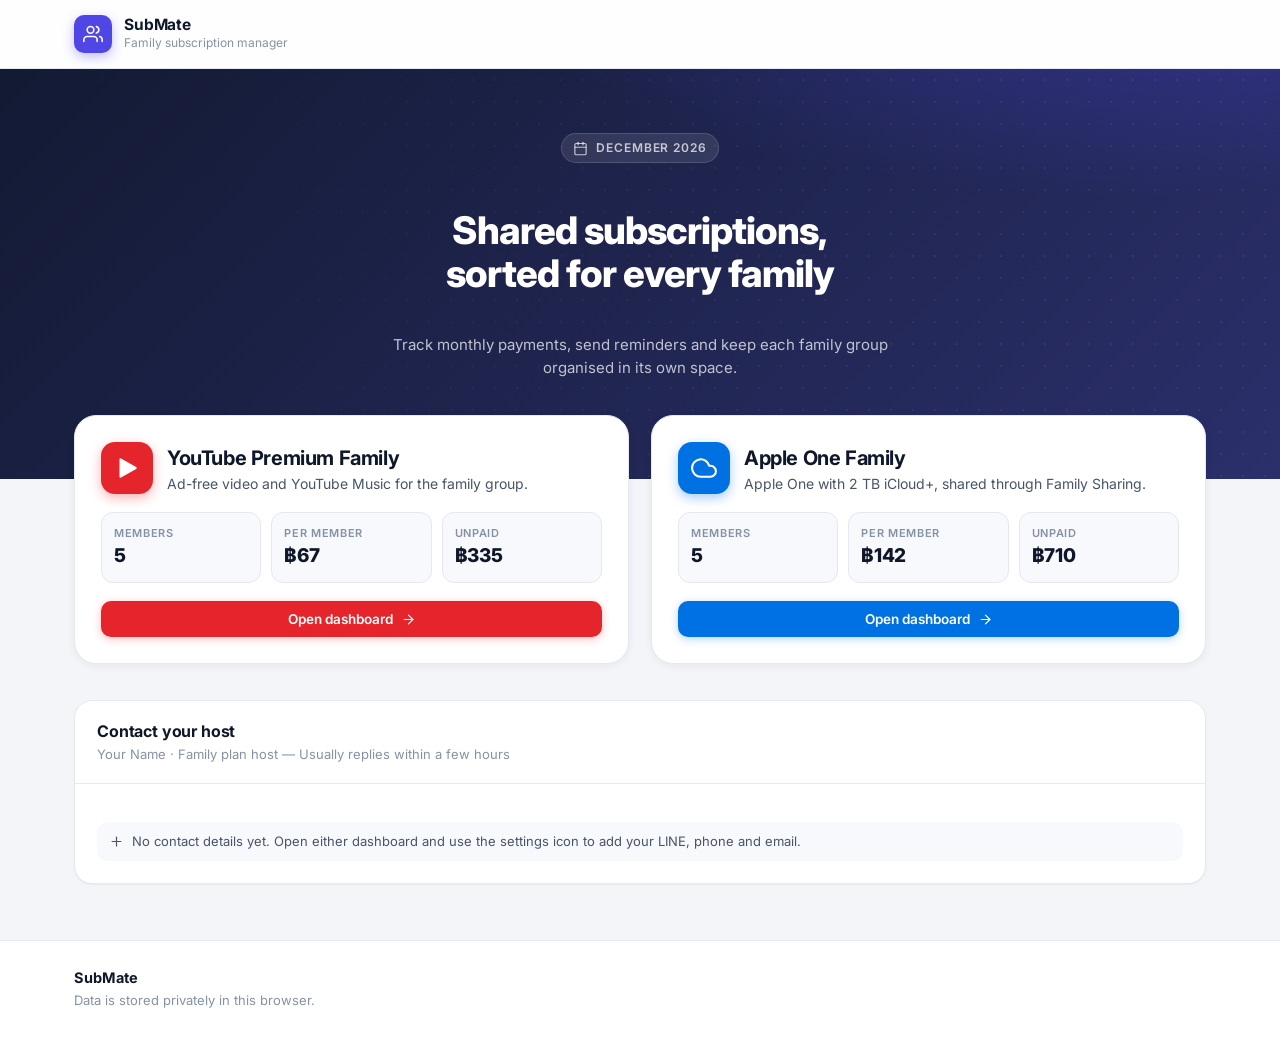
==== index.html @ 01348d79 "Initial commit for SubMate" ====
<!DOCTYPE html>
<html lang="en" data-theme="hub">
<head>
  <meta charset="UTF-8">
  <meta name="viewport" content="width=device-width, initial-scale=1.0">
  <title>SubMate — Family Subscription Manager</title>
  <meta name="description" content="Manage shared YouTube Premium and Apple One family subscriptions: track payments, send reminders, and contact your host.">
  <link rel="preconnect" href="https://fonts.googleapis.com">
  <link rel="preconnect" href="https://fonts.gstatic.com" crossorigin>
  <link href="https://fonts.googleapis.com/css2?family=Inter:wght@400;500;600;700;800&family=Noto+Sans+Thai:wght@400;500;600;700&display=swap" rel="stylesheet">
  <link rel="stylesheet" href="shared/app.css">
</head>
<body>
  <div id="app"></div>
  <noscript>This app needs JavaScript to run.</noscript>
  <script src="shared/core.js"></script>
  <script src="shared/hub.js"></script>
</body>
</html>
---- shared/app.css ----
/* ==========================================================================
   SubMate — Shared Design System
   Clean, light, professional. Brand accent is set per site via [data-theme].
   ========================================================================== */

:root {
  --font: 'Inter', 'Noto Sans Thai', -apple-system, BlinkMacSystemFont, 'Segoe UI', sans-serif;

  --bg: #f4f5f9;
  --surface: #ffffff;
  --surface-2: #f8f9fc;
  --border: #e5e8f0;
  --border-strong: #d3d8e4;
  --text: #0f172a;
  --text-2: #475569;
  --muted: #8592a6;

  --accent: #4f46e5;
  --accent-dark: #3730a3;
  --accent-soft: #eef0ff;
  --hero-from: #131a33;
  --hero-to: #2b2f6b;

  --green: #12a150;
  --green-soft: #e6f6ed;
  --amber: #b7791f;
  --amber-soft: #fdf3dc;
  --red: #d92d3a;
  --red-soft: #fdecee;

  --r-sm: 8px;
  --r-md: 12px;
  --r-lg: 18px;
  --r-pill: 999px;

  --shadow-xs: 0 1px 2px rgba(15, 23, 42, .05);
  --shadow-sm: 0 2px 8px rgba(15, 23, 42, .06);
  --shadow-md: 0 8px 28px rgba(15, 23, 42, .10);
  --shadow-lg: 0 24px 60px rgba(15, 23, 42, .22);
  --ease: cubic-bezier(.2, .8, .2, 1);
}

[data-theme="youtube"] {
  --accent: #e5242b;
  --accent-dark: #b3141b;
  --accent-soft: #fdecec;
  --hero-from: #16090b;
  --hero-to: #6a1119;
}

[data-theme="apple"] {
  --accent: #0071e3;
  --accent-dark: #0058b0;
  --accent-soft: #e8f2fd;
  --hero-from: #0f1115;
  --hero-to: #3b4150;
}

*, *::before, *::after { box-sizing: border-box; margin: 0; padding: 0; }
html { scroll-behavior: smooth; }

body {
  font-family: var(--font);
  background: var(--bg);
  color: var(--text);
  line-height: 1.5;
  font-size: 15px;
  -webkit-font-smoothing: antialiased;
  min-height: 100vh;
  display: flex;
  flex-direction: column;
}

#app { flex: 1; display: flex; flex-direction: column; }
button { font-family: inherit; cursor: pointer; border: 0; background: none; color: inherit; }
a { color: inherit; text-decoration: none; }
:focus-visible { outline: 2px solid var(--accent); outline-offset: 2px; border-radius: 6px; }

.ic { width: 18px; height: 18px; flex: none; }
.ic.sm { width: 15px; height: 15px; }
.ic.lg { width: 22px; height: 22px; }

.container { width: 100%; max-width: 1180px; margin: 0 auto; padding: 0 24px; }

/* ---------- Top bar ---------- */
.topbar {
  position: sticky; top: 0; z-index: 50;
  background: rgba(255, 255, 255, .86);
  backdrop-filter: saturate(160%) blur(14px);
  -webkit-backdrop-filter: saturate(160%) blur(14px);
  border-bottom: 1px solid var(--border);
}
.topbar-inner {
  display: flex; align-items: center; gap: 16px;
  height: 68px;
}
.brand { display: flex; align-items: center; gap: 12px; min-width: 0; }
.brand-logo {
  width: 38px; height: 38px; border-radius: 10px; flex: none;
  display: grid; place-items: center; color: #fff;
  background: var(--accent);
  box-shadow: 0 4px 12px color-mix(in srgb, var(--accent) 35%, transparent);
}
.brand-logo svg { width: 20px; height: 20px; }
.brand-name { font-weight: 700; font-size: 15.5px; letter-spacing: -.01em; line-height: 1.2; white-space: nowrap; }
.brand-sub { font-size: 12px; color: var(--muted); white-space: nowrap; }

.topbar-spacer { flex: 1; }
.topbar-actions { display: flex; align-items: center; gap: 8px; }

.site-switch {
  display: inline-flex; align-items: center; gap: 6px;
  padding: 7px 12px; border-radius: var(--r-pill);
  font-size: 13px; font-weight: 600; color: var(--text-2);
  border: 1px solid var(--border); background: var(--surface);
  transition: all .15s var(--ease);
}
.site-switch:hover { border-color: var(--border-strong); color: var(--text); box-shadow: var(--shadow-xs); }

/* ---------- Buttons ---------- */
.btn {
  display: inline-flex; align-items: center; justify-content: center; gap: 8px;
  padding: 9px 16px; border-radius: 10px;
  font-size: 13.5px; font-weight: 600; line-height: 1.2;
  border: 1px solid transparent; white-space: nowrap;
  transition: transform .15s var(--ease), box-shadow .15s var(--ease), background .15s, border-color .15s, color .15s;
}
.btn:active { transform: translateY(1px); }
.btn-primary { background: var(--accent); color: #fff; box-shadow: 0 2px 8px color-mix(in srgb, var(--accent) 30%, transparent); }
.btn-primary:hover { background: var(--accent-dark); box-shadow: 0 6px 16px color-mix(in srgb, var(--accent) 35%, transparent); }
.btn-secondary { background: var(--surface); border-color: var(--border-strong); color: var(--text); }
.btn-secondary:hover { background: var(--surface-2); border-color: #bcc4d4; }
.btn-ghost { color: var(--text-2); }
.btn-ghost:hover { background: rgba(15, 23, 42, .05); color: var(--text); }
.btn-soft { background: var(--accent-soft); color: var(--accent-dark); }
.btn-soft:hover { background: color-mix(in srgb, var(--accent) 18%, white); }
.btn-success { background: var(--green); color: #fff; }
.btn-success:hover { background: #0e8a43; }
.btn-danger { background: var(--red-soft); color: var(--red); }
.btn-danger:hover { background: #fbd9dd; }
.btn-sm { padding: 7px 12px; font-size: 12.5px; border-radius: 9px; }
.btn-block { width: 100%; }
.btn[disabled] { opacity: .5; pointer-events: none; }

.icon-btn {
  width: 36px; height: 36px; border-radius: 10px;
  display: inline-grid; place-items: center; color: var(--text-2);
  transition: background .15s, color .15s;
}
.icon-btn:hover { background: rgba(15, 23, 42, .06); color: var(--text); }

/* ---------- Hero ---------- */
.hero {
  background:
    radial-gradient(900px 300px at 90% -20%, color-mix(in srgb, var(--accent) 35%, transparent), transparent 70%),
    linear-gradient(135deg, var(--hero-from), var(--hero-to));
  color: #fff;
  padding: 36px 0 84px;
  position: relative;
  overflow: hidden;
}
.hero::after {
  content: ''; position: absolute; inset: 0; pointer-events: none;
  background-image: radial-gradient(rgba(255, 255, 255, .06) 1px, transparent 1px);
  background-size: 22px 22px;
  mask-image: linear-gradient(90deg, transparent, #000 70%);
  -webkit-mask-image: linear-gradient(90deg, transparent, #000 70%);
}
.hero-inner { position: relative; z-index: 1; display: flex; align-items: center; justify-content: space-between; gap: 32px; flex-wrap: wrap; }
.hero-eyebrow {
  display: inline-flex; align-items: center; gap: 8px; font-size: 12px; font-weight: 600;
  letter-spacing: .08em; text-transform: uppercase; color: rgba(255, 255, 255, .72);
  padding: 5px 11px; border-radius: var(--r-pill); background: rgba(255, 255, 255, .1); border: 1px solid rgba(255, 255, 255, .14);
}
.hero h1 { font-size: clamp(26px, 4vw, 38px); font-weight: 800; letter-spacing: -.025em; line-height: 1.12; margin: 14px 0 8px; }
.hero p { color: rgba(255, 255, 255, .72); max-width: 520px; font-size: 15px; }
.hero-chips { display: flex; gap: 10px; flex-wrap: wrap; margin-top: 20px; }
.hero-chip {
  padding: 9px 14px; border-radius: 12px; background: rgba(255, 255, 255, .1);
  border: 1px solid rgba(255, 255, 255, .14); backdrop-filter: blur(6px);
}
.hero-chip .k { font-size: 11.5px; color: rgba(255, 255, 255, .65); text-transform: uppercase; letter-spacing: .06em; }
.hero-chip .v { font-size: 18px; font-weight: 700; letter-spacing: -.01em; }

.ring-wrap { position: relative; width: 148px; height: 148px; flex: none; }
.ring-wrap svg { width: 100%; height: 100%; transform: rotate(-90deg); }
.ring-bg { fill: none; stroke: rgba(255, 255, 255, .14); stroke-width: 9; }
.ring-fg { fill: none; stroke: #fff; stroke-width: 9; stroke-linecap: round; transition: stroke-dasharray .6s var(--ease); }
.ring-label { position: absolute; inset: 0; display: grid; place-content: center; text-align: center; }
.ring-label b { font-size: 30px; font-weight: 800; letter-spacing: -.03em; line-height: 1; }
.ring-label span { font-size: 11.5px; color: rgba(255, 255, 255, .7); margin-top: 4px; }

/* ---------- KPI ---------- */
.kpis {
  display: grid; grid-template-columns: repeat(4, 1fr); gap: 16px;
  margin-top: -52px; position: relative; z-index: 2;
}
.kpi {
  background: var(--surface); border: 1px solid var(--border); border-radius: var(--r-lg);
  padding: 18px 20px; box-shadow: var(--shadow-sm);
}
.kpi-top { display: flex; align-items: center; justify-content: space-between; margin-bottom: 10px; }
.kpi-label { font-size: 12.5px; font-weight: 600; color: var(--text-2); }
.kpi-ic { width: 32px; height: 32px; border-radius: 9px; display: grid; place-items: center; }
.kpi-ic.green { background: var(--green-soft); color: var(--green); }
.kpi-ic.amber { background: var(--amber-soft); color: var(--amber); }
.kpi-ic.accent { background: var(--accent-soft); color: var(--accent); }
.kpi-ic.slate { background: #eef1f6; color: #475569; }
.kpi-value { font-size: 26px; font-weight: 800; letter-spacing: -.03em; line-height: 1.1; }
.kpi-sub { font-size: 12.5px; color: var(--muted); margin-top: 6px; }

/* ---------- Tabs ---------- */
.tabs {
  display: flex; gap: 4px; margin: 28px 0 16px;
  border-bottom: 1px solid var(--border); overflow-x: auto;
}
.tab {
  display: inline-flex; align-items: center; gap: 8px;
  padding: 12px 16px; font-size: 14px; font-weight: 600; color: var(--muted);
  border-bottom: 2px solid transparent; margin-bottom: -1px; white-space: nowrap;
  transition: color .15s, border-color .15s;
}
.tab:hover { color: var(--text); }
.tab.active { color: var(--accent); border-color: var(--accent); }
.tab .count {
  font-size: 11.5px; padding: 1px 7px; border-radius: var(--r-pill);
  background: var(--accent-soft); color: var(--accent-dark); font-weight: 700;
}

/* ---------- Panels ---------- */
.panel {
  background: var(--surface); border: 1px solid var(--border);
  border-radius: var(--r-lg); box-shadow: var(--shadow-xs); overflow: hidden;
}
.panel.anim { animation: rise .25s var(--ease); }
@keyframes rise { from { opacity: 0; transform: translateY(6px); } to { opacity: 1; transform: none; } }

.panel-head {
  display: flex; align-items: center; justify-content: space-between; gap: 14px; flex-wrap: wrap;
  padding: 18px 22px; border-bottom: 1px solid var(--border);
}
.panel-title { font-size: 16px; font-weight: 700; letter-spacing: -.01em; }
.panel-desc { font-size: 13px; color: var(--muted); margin-top: 2px; }
.panel-body { padding: 22px; }

/* ---------- Month nav ---------- */
.month-nav {
  display: inline-flex; align-items: center; gap: 2px;
  border: 1px solid var(--border); border-radius: 10px; padding: 3px; background: var(--surface);
}
.month-label { min-width: 138px; text-align: center; font-weight: 700; font-size: 13.5px; padding: 0 6px; }
.month-nav .icon-btn { width: 30px; height: 30px; border-radius: 8px; }

/* ---------- Toolbar ---------- */
.toolbar {
  display: flex; align-items: center; justify-content: space-between; gap: 12px; flex-wrap: wrap;
  padding: 14px 22px; background: var(--surface-2); border-bottom: 1px solid var(--border);
}
.toolbar-left, .toolbar-right { display: flex; align-items: center; gap: 10px; flex-wrap: wrap; }

.search {
  display: flex; align-items: center; gap: 8px; min-width: 240px;
  background: var(--surface); border: 1px solid var(--border-strong); border-radius: 10px; padding: 0 12px; height: 38px;
  color: var(--muted); transition: border-color .15s, box-shadow .15s;
}
.search:focus-within { border-color: var(--accent); box-shadow: 0 0 0 3px color-mix(in srgb, var(--accent) 16%, transparent); }
.search input { border: 0; outline: 0; background: transparent; width: 100%; font: inherit; font-size: 14px; color: var(--text); }

.segmented { display: inline-flex; padding: 3px; background: #e9ecf3; border-radius: 10px; }
.segmented button {
  padding: 6px 12px; border-radius: 8px; font-size: 13px; font-weight: 600; color: var(--text-2);
  transition: all .15s;
}
.segmented button.active { background: var(--surface); color: var(--text); box-shadow: var(--shadow-xs); }

/* ---------- Rows / table ---------- */
.rows { display: flex; flex-direction: column; }
.row {
  display: grid; grid-template-columns: minmax(0, 2.2fr) 110px 120px minmax(190px, auto);
  align-items: center; gap: 16px; padding: 14px 22px;
  border-bottom: 1px solid var(--border);
  transition: background .15s;
}
.row:last-child { border-bottom: 0; }
.row:not(.head):hover { background: var(--surface-2); }
.row.head {
  padding-top: 11px; padding-bottom: 11px; background: var(--surface-2);
  font-size: 11.5px; font-weight: 700; letter-spacing: .06em; text-transform: uppercase; color: var(--muted);
}
.row.members { grid-template-columns: minmax(0, 2fr) minmax(0, 1.6fr) 110px 120px; }
.row.members .acts { justify-content: flex-end; }

.who { display: flex; align-items: center; gap: 12px; min-width: 0; }
.avatar {
  width: 40px; height: 40px; border-radius: 50%; flex: none;
  display: grid; place-items: center; font-weight: 700; font-size: 15px; color: #fff;
}
.who-name { font-weight: 600; font-size: 14.5px; white-space: nowrap; overflow: hidden; text-overflow: ellipsis; }
.who-meta { font-size: 12.5px; color: var(--muted); white-space: nowrap; overflow: hidden; text-overflow: ellipsis; }
.amt { font-weight: 700; font-variant-numeric: tabular-nums; }
.acts { display: flex; align-items: center; gap: 6px; justify-content: flex-end; }

.badge {
  display: inline-flex; align-items: center; gap: 6px;
  padding: 4px 10px; border-radius: var(--r-pill); font-size: 12px; font-weight: 700;
}
.badge::before { content: ''; width: 6px; height: 6px; border-radius: 50%; background: currentColor; }
.badge.paid { background: var(--green-soft); color: var(--green); }
.badge.pending { background: var(--amber-soft); color: var(--amber); }

.empty { text-align: center; padding: 56px 20px; color: var(--muted); }
.empty b { display: block; color: var(--text); font-size: 15px; margin-bottom: 4px; }

/* ---------- History strip ---------- */
.history { padding: 18px 22px 22px; border-top: 1px solid var(--border); background: var(--surface-2); }
.history-title { font-size: 12px; font-weight: 700; letter-spacing: .06em; text-transform: uppercase; color: var(--muted); margin-bottom: 12px; }
.history-bars { display: grid; grid-template-columns: repeat(6, 1fr); gap: 10px; }
.hbar { text-align: center; padding: 8px 4px; border-radius: 10px; transition: background .15s; }
.hbar:hover { background: rgba(15, 23, 42, .04); }
.hbar.current { background: var(--accent-soft); }
.hbar-track { height: 64px; background: #e7eaf2; border-radius: 8px; display: flex; align-items: flex-end; overflow: hidden; }
.hbar-fill { width: 100%; background: var(--accent); border-radius: 8px; transition: height .4s var(--ease); min-height: 3px; }
.hbar-m { font-size: 12px; font-weight: 700; margin-top: 8px; }
.hbar-v { font-size: 11.5px; color: var(--muted); }

/* ---------- Plan tab ---------- */
.grid-2 { display: grid; grid-template-columns: 1.15fr 1fr; gap: 24px; }
.breakdown { background: var(--surface-2); border: 1px solid var(--border); border-radius: var(--r-md); padding: 6px 18px; }
.bk-row { display: flex; align-items: center; justify-content: space-between; gap: 12px; padding: 12px 0; border-bottom: 1px dashed var(--border-strong); font-size: 14px; }
.bk-row:last-child { border-bottom: 0; }
.bk-row span:first-child { color: var(--text-2); }
.bk-row b { font-variant-numeric: tabular-nums; }
.bk-row.total { font-size: 15.5px; }
.bk-row.total b { color: var(--accent); }
.seat-meter { margin-bottom: 20px; }
.seat-head { display: flex; justify-content: space-between; font-size: 13px; font-weight: 600; margin-bottom: 8px; }
.seat-track { height: 8px; border-radius: var(--r-pill); background: #e7eaf2; overflow: hidden; }
.seat-fill { height: 100%; border-radius: var(--r-pill); background: var(--accent); transition: width .4s var(--ease); }
.seat-fill.over { background: var(--red); }

/* ---------- Forms ---------- */
.field { margin-bottom: 16px; }
.field label { display: block; font-size: 13px; font-weight: 600; margin-bottom: 6px; color: var(--text); }
.field .hint { font-size: 12px; color: var(--muted); margin-top: 5px; }
.input, .textarea, .select {
  width: 100%; font: inherit; font-size: 14px; color: var(--text);
  background: var(--surface); border: 1px solid var(--border-strong); border-radius: 10px;
  padding: 10px 12px; transition: border-color .15s, box-shadow .15s;
}
.textarea { resize: vertical; min-height: 96px; line-height: 1.5; }
.input:focus, .textarea:focus, .select:focus {
  outline: 0; border-color: var(--accent); box-shadow: 0 0 0 3px color-mix(in srgb, var(--accent) 16%, transparent);
}
.input-affix { position: relative; }
.input-affix .affix { position: absolute; left: 12px; top: 50%; transform: translateY(-50%); color: var(--muted); font-weight: 600; pointer-events: none; }
.input-affix .input { padding-left: 28px; }
.field-row { display: grid; grid-template-columns: 1fr 1fr; gap: 14px; }
.section-label {
  font-size: 11.5px; font-weight: 700; letter-spacing: .08em; text-transform: uppercase; color: var(--muted);
  margin: 6px 0 12px; padding-top: 6px;
}
.section-label:not(:first-child) { margin-top: 12px; border-top: 1px solid var(--border); padding-top: 18px; }
.toggle-row { display: flex; align-items: center; justify-content: space-between; gap: 12px; padding: 12px 14px; border: 1px solid var(--border-strong); border-radius: 10px; margin-bottom: 16px; }
.toggle-row b { font-size: 14px; display: block; }
.toggle-row small { color: var(--muted); font-size: 12.5px; }
.switch { position: relative; width: 42px; height: 24px; flex: none; }
.switch input { position: absolute; opacity: 0; inset: 0; cursor: pointer; z-index: 1; }
.switch span { position: absolute; inset: 0; background: #cbd2df; border-radius: var(--r-pill); transition: background .2s; }
.switch span::after { content: ''; position: absolute; width: 18px; height: 18px; left: 3px; top: 3px; background: #fff; border-radius: 50%; box-shadow: 0 1px 3px rgba(0, 0, 0, .25); transition: transform .2s var(--ease); }
.switch input:checked + span { background: var(--accent); }
.switch input:checked + span::after { transform: translateX(18px); }

/* ---------- Modals ---------- */
.modal-overlay {
  position: fixed; inset: 0; z-index: 200; display: flex; align-items: center; justify-content: center;
  padding: 20px; background: rgba(15, 23, 42, .55); backdrop-filter: blur(4px); -webkit-backdrop-filter: blur(4px);
  animation: fade .18s ease;
}
@keyframes fade { from { opacity: 0; } to { opacity: 1; } }
.modal {
  background: var(--surface); border-radius: 20px; box-shadow: var(--shadow-lg);
  width: 100%; max-width: 520px; max-height: calc(100vh - 40px); display: flex; flex-direction: column;
  animation: pop .22s var(--ease);
}
.modal.wide { max-width: 640px; }
@keyframes pop { from { opacity: 0; transform: translateY(12px) scale(.98); } to { opacity: 1; transform: none; } }
.modal-head { display: flex; align-items: center; justify-content: space-between; padding: 20px 24px 14px; }
.modal-head h2 { font-size: 18px; font-weight: 700; letter-spacing: -.01em; }
.modal-head p { font-size: 13px; color: var(--muted); margin-top: 2px; }
.modal-body { padding: 4px 24px 20px; overflow-y: auto; }
.modal-foot { display: flex; justify-content: flex-end; gap: 10px; padding: 14px 24px; border-top: 1px solid var(--border); background: var(--surface-2); border-radius: 0 0 20px 20px; }

/* ---------- Contact ---------- */
.host-card { display: flex; align-items: center; gap: 14px; padding: 16px; border-radius: var(--r-md); background: var(--accent-soft); margin-bottom: 18px; }
.host-card .avatar { width: 52px; height: 52px; font-size: 20px; background: var(--accent); }
.host-card b { font-size: 16px; display: block; }
.host-card span { font-size: 13px; color: var(--text-2); }
.contact-list { display: flex; flex-direction: column; gap: 10px; }
.contact-item {
  display: flex; align-items: center; gap: 14px; padding: 12px 14px;
  border: 1px solid var(--border); border-radius: var(--r-md); transition: all .15s var(--ease); background: var(--surface);
}
.contact-item:hover { border-color: var(--accent); box-shadow: var(--shadow-sm); transform: translateY(-1px); }
.contact-link { flex: 1; min-width: 0; display: flex; align-items: center; gap: 14px; color: inherit; }
.contact-ic { width: 40px; height: 40px; border-radius: 11px; display: grid; place-items: center; flex: none; color: #fff; }
.contact-ic.line { background: #06c755; }
.contact-ic.phone { background: #2563eb; }
.contact-ic.mail { background: #7c3aed; }
.contact-ic.fb { background: #1877f2; }
.contact-ic.ig { background: linear-gradient(135deg, #f58529, #dd2a7b 55%, #8134af); }
.contact-main { flex: 1; min-width: 0; }
.contact-main small { display: block; font-size: 11.5px; color: var(--muted); text-transform: uppercase; letter-spacing: .06em; font-weight: 600; }
.contact-main b { font-size: 14.5px; word-break: break-all; }
.contact-item.unset { opacity: .55; border-style: dashed; }
.contact-item.unset:hover { transform: none; box-shadow: none; border-color: var(--border); }
.contact-note { display: flex; align-items: center; gap: 8px; margin-top: 16px; font-size: 13px; color: var(--text-2); background: var(--surface-2); padding: 10px 12px; border-radius: 10px; }

/* ---------- Bill / QR ---------- */
.bill { background: var(--surface-2); border: 1px solid var(--border); border-radius: var(--r-md); padding: 16px; margin-bottom: 16px; }
.bill-head { display: flex; align-items: center; gap: 12px; margin-bottom: 12px; }
.bill-line { display: flex; justify-content: space-between; font-size: 14px; padding: 6px 0; color: var(--text-2); }
.bill-total { display: flex; justify-content: space-between; align-items: center; border-top: 1px dashed var(--border-strong); padding-top: 12px; margin-top: 6px; font-weight: 600; }
.bill-total b { font-size: 24px; color: var(--accent); letter-spacing: -.02em; }
.qr-card { border: 1px solid var(--border); border-radius: var(--r-md); padding: 18px; text-align: center; margin-bottom: 16px; }
.qr-badge { display: inline-block; background: #003764; color: #fff; font-size: 12px; font-weight: 700; letter-spacing: .06em; padding: 4px 12px; border-radius: var(--r-pill); margin-bottom: 12px; }
.qr-card .qr-img { display: block; margin: 0 auto; border: 1px solid var(--border); border-radius: 12px; padding: 8px; background: #fff; max-width: 100%; }
.qr-meta { margin-top: 12px; font-size: 13px; color: var(--text-2); display: flex; flex-direction: column; gap: 6px; }
.qr-meta .line { display: flex; justify-content: center; align-items: center; gap: 8px; }
.qr-meta b { font-family: ui-monospace, 'SF Mono', Menlo, monospace; color: var(--text); }
.qr-fallback { padding: 28px 16px; color: var(--text-2); }

/* ---------- Footer ---------- */
.footer { margin-top: 56px; background: var(--surface); border-top: 1px solid var(--border); }
.footer-inner { display: flex; justify-content: space-between; align-items: center; gap: 20px; flex-wrap: wrap; padding: 26px 24px; }
.footer-brand b { display: block; font-size: 14.5px; }
.footer-brand span { font-size: 13px; color: var(--muted); }
.footer-links { display: flex; gap: 8px; flex-wrap: wrap; }
.footer-copy { width: 100%; font-size: 12px; color: var(--muted); border-top: 1px solid var(--border); padding-top: 14px; }

/* ---------- Toasts ---------- */
.toasts { position: fixed; right: 20px; bottom: 20px; z-index: 400; display: flex; flex-direction: column; gap: 10px; pointer-events: none; }
.toast {
  display: flex; align-items: center; gap: 10px; background: #111827; color: #fff;
  padding: 12px 16px; border-radius: 12px; font-size: 14px; font-weight: 500;
  box-shadow: var(--shadow-md); pointer-events: auto; animation: toast-in .25s var(--ease);
  transition: opacity .2s, transform .2s;
}
.toast .ic { color: #4ade80; }
.toast.error .ic { color: #f87171; }
@keyframes toast-in { from { opacity: 0; transform: translateY(12px); } to { opacity: 1; transform: none; } }

/* ---------- Hub / landing ---------- */
.hub-hero { text-align: center; padding: 64px 0 100px; }
.hub-hero .hero-inner { justify-content: center; }
.hub-hero p { margin: 0 auto; }
.hub-grid { display: grid; grid-template-columns: repeat(2, 1fr); gap: 22px; margin-top: -64px; position: relative; z-index: 2; }
.site-card {
  background: var(--surface); border: 1px solid var(--border); border-radius: 22px; padding: 26px;
  box-shadow: var(--shadow-sm); display: flex; flex-direction: column; gap: 18px;
  transition: transform .2s var(--ease), box-shadow .2s var(--ease), border-color .2s;
}
.site-card:hover { transform: translateY(-4px); box-shadow: var(--shadow-md); border-color: var(--accent); }
.site-card-top { display: flex; align-items: center; gap: 14px; }
.site-card .brand-logo { width: 52px; height: 52px; border-radius: 14px; }
.site-card .brand-logo svg { width: 26px; height: 26px; }
.site-card h2 { font-size: 20px; letter-spacing: -.02em; }
.site-card p { color: var(--text-2); font-size: 14px; }
.site-stats { display: grid; grid-template-columns: repeat(3, 1fr); gap: 10px; }
.site-stat { background: var(--surface-2); border: 1px solid var(--border); border-radius: 12px; padding: 12px; }
.site-stat .k { font-size: 11px; color: var(--muted); text-transform: uppercase; letter-spacing: .06em; font-weight: 600; }
.site-stat .v { font-size: 19px; font-weight: 800; letter-spacing: -.02em; }
.hub-contact { margin-top: 36px; }

/* ---------- Responsive ---------- */
@media (max-width: 960px) {
  .kpis { grid-template-columns: repeat(2, 1fr); }
  .grid-2 { grid-template-columns: 1fr; }
  .brand-sub { display: none; }
  .btn .label-hide-md { display: none; }
}
@media (max-width: 760px) {
  .container { padding: 0 16px; }
  .topbar-inner { height: auto; padding: 10px 0; flex-wrap: wrap; }
  .site-switch span { display: none; }
  .hero { padding-bottom: 76px; }
  .ring-wrap { width: 120px; height: 120px; }
  .row.head { display: none; }
  .row, .row.members {
    grid-template-columns: 1fr auto; grid-template-areas: 'who amt' 'status acts'; gap: 10px 12px; padding: 14px 16px;
  }
  .row > :nth-child(1) { grid-area: who; }
  .row > :nth-child(2) { grid-area: amt; text-align: right; }
  .row > :nth-child(3) { grid-area: status; }
  .row > :nth-child(4) { grid-area: acts; }
  .row.members { grid-template-areas: 'who amt' 'meta acts'; }
  .row.members > :nth-child(2) { grid-area: meta; text-align: left; text-align: start; }
  .row.members > :nth-child(3) { grid-area: amt; }
  .row.members > :nth-child(4) { grid-area: acts; }
  .history-bars { gap: 6px; }
  .field-row { grid-template-columns: 1fr; }
  .hub-grid { grid-template-columns: 1fr; }
  .toolbar-left, .toolbar-right { width: 100%; }
  .search { flex: 1; min-width: 0; }
}
@media (max-width: 480px) {
  .kpis { grid-template-columns: 1fr; margin-top: -44px; }
  .modal-head, .modal-body, .modal-foot { padding-left: 18px; padding-right: 18px; }
}
@media (prefers-reduced-motion: reduce) {
  * { animation: none !important; transition: none !important; }
}
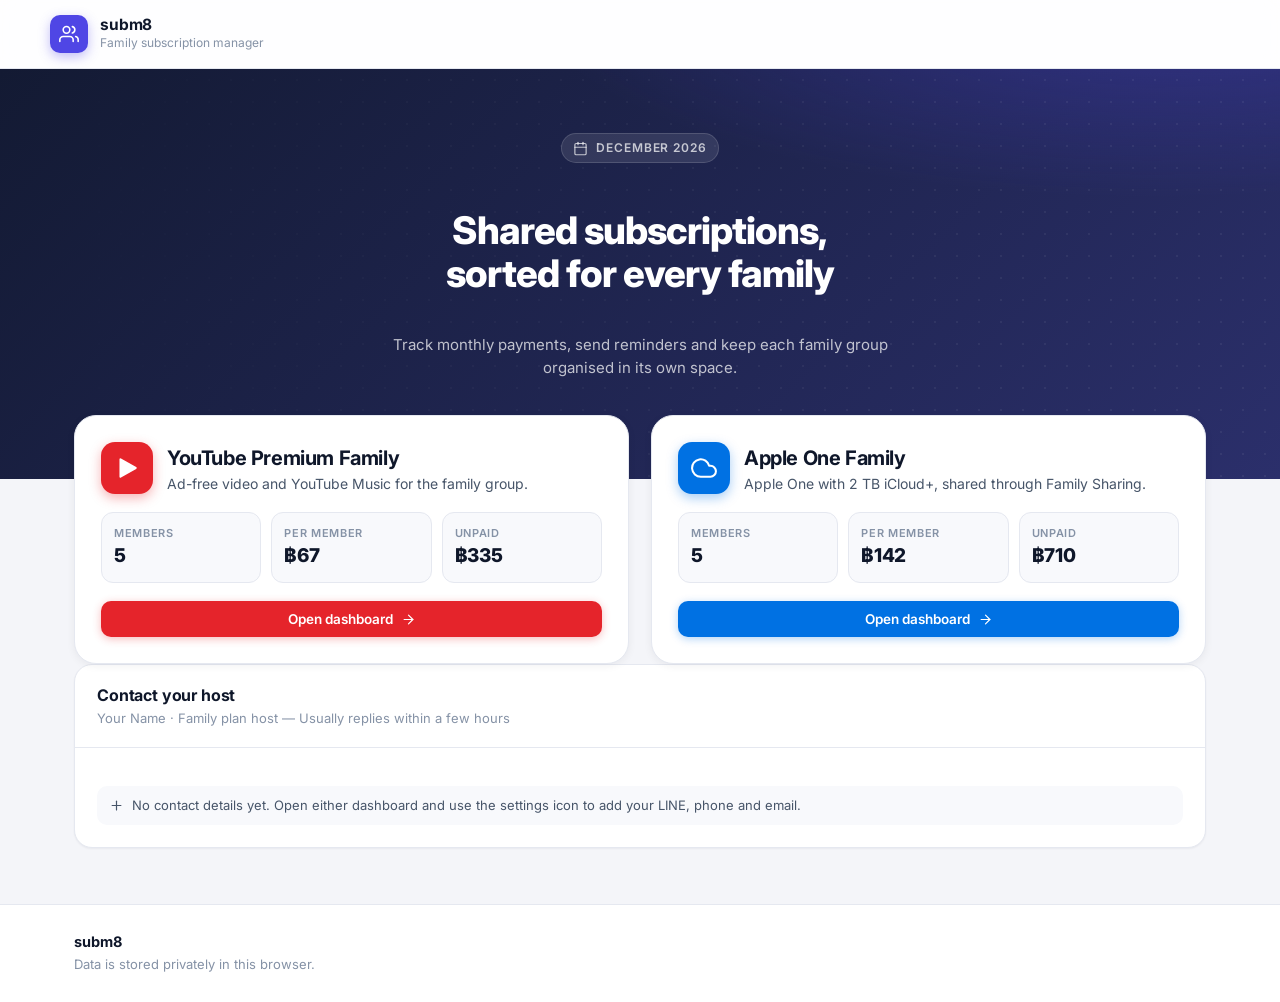
==== commit e41241f2: "Add host passcode auth, rename to subm8, and optimize for mobile/tablet" ====
--- a/index.html
+++ b/index.html
@@ -2,8 +2,8 @@
 <html lang="en" data-theme="hub">
 <head>
   <meta charset="UTF-8">
-  <meta name="viewport" content="width=device-width, initial-scale=1.0">
-  <title>SubMate — Family Subscription Manager</title>
+  <meta name="viewport" content="width=device-width, initial-scale=1.0, viewport-fit=cover">
+  <title>subm8 — Family Subscription Manager</title>
   <meta name="description" content="Manage shared YouTube Premium and Apple One family subscriptions: track payments, send reminders, and contact your host.">
   <link rel="preconnect" href="https://fonts.googleapis.com">
   <link rel="preconnect" href="https://fonts.gstatic.com" crossorigin>
--- a/shared/app.css
+++ b/shared/app.css
@@ -1,5 +1,5 @@
 /* ==========================================================================
-   SubMate — Shared Design System
+   subm8 — Shared Design System
    Clean, light, professional. Brand accent is set per site via [data-theme].
    ========================================================================== */
 
@@ -57,7 +57,7 @@
 }
 
 *, *::before, *::after { box-sizing: border-box; margin: 0; padding: 0; }
-html { scroll-behavior: smooth; }
+html { scroll-behavior: smooth; overflow-x: hidden; width: 100%; }
 
 body {
   font-family: var(--font);
@@ -67,6 +67,8 @@
   font-size: 15px;
   -webkit-font-smoothing: antialiased;
   min-height: 100vh;
+  overflow-x: hidden;
+  width: 100%;
   display: flex;
   flex-direction: column;
 }
@@ -469,43 +471,139 @@
 .site-stat { background: var(--surface-2); border: 1px solid var(--border); border-radius: 12px; padding: 12px; }
 .site-stat .k { font-size: 11px; color: var(--muted); text-transform: uppercase; letter-spacing: .06em; font-weight: 600; }
 .site-stat .v { font-size: 19px; font-weight: 800; letter-spacing: -.02em; }
-.hub-contact { margin-top: 36px; }
+/* ---------- Host Mode & PIN Security ---------- */
+.host-pill {
+  display: inline-flex; align-items: center; gap: 6px;
+  padding: 6px 12px; border-radius: var(--r-pill);
+  font-size: 13px; font-weight: 600;
+}
+.host-pill.unlocked {
+  background: var(--accent-soft); color: var(--accent-dark);
+  border: 1px solid color-mix(in srgb, var(--accent) 25%, transparent);
+}
+.host-pill.unlocked:hover {
+  background: color-mix(in srgb, var(--accent) 20%, white);
+}
+.banner-locked {
+  display: flex; align-items: center; justify-content: space-between; gap: 12px; flex-wrap: wrap;
+  background: var(--surface-2); border: 1px solid var(--border); border-radius: 12px;
+  padding: 12px 16px; margin-bottom: 16px; font-size: 13.5px; color: var(--text-2);
+}
+.banner-locked strong { color: var(--text); }
+.banner-locked .banner-link { color: var(--accent); font-weight: 600; cursor: pointer; }
+.banner-locked .banner-link:hover { text-decoration: underline; }
+.pin-input {
+  font-size: 24px; letter-spacing: 0.35em; text-align: center; font-weight: 700;
+  max-width: 240px; margin: 12px auto; display: block;
+}
+.pin-note { text-align: center; font-size: 13px; color: var(--muted); margin-bottom: 16px; }
+.mode-tag { display: inline-flex; align-items: center; gap: 6px; font-size: 12.5px; color: var(--muted); }
+.mode-tag a { color: var(--accent); font-weight: 600; }
+.mode-tag.unlocked { color: var(--accent-dark); font-weight: 600; }
 
 /* ---------- Responsive ---------- */
-@media (max-width: 960px) {
+.tabs { scrollbar-width: none; }
+.tabs::-webkit-scrollbar { display: none; }
+
+/* Laptop / small tablet landscape */
+@media (max-width: 1024px) {
   .kpis { grid-template-columns: repeat(2, 1fr); }
   .grid-2 { grid-template-columns: 1fr; }
   .brand-sub { display: none; }
-  .btn .label-hide-md { display: none; }
-}
-@media (max-width: 760px) {
-  .container { padding: 0 16px; }
-  .topbar-inner { height: auto; padding: 10px 0; flex-wrap: wrap; }
-  .site-switch span { display: none; }
-  .hero { padding-bottom: 76px; }
-  .ring-wrap { width: 120px; height: 120px; }
+}
+
+/* Tablet portrait and below: stack list rows into cards */
+@media (max-width: 860px) {
   .row.head { display: none; }
   .row, .row.members {
-    grid-template-columns: 1fr auto; grid-template-areas: 'who amt' 'status acts'; gap: 10px 12px; padding: 14px 16px;
+    grid-template-columns: minmax(0, 1fr) auto;
+    grid-template-areas: 'who amt' 'status acts';
+    gap: 10px 12px; padding: 14px 16px;
   }
   .row > :nth-child(1) { grid-area: who; }
   .row > :nth-child(2) { grid-area: amt; text-align: right; }
   .row > :nth-child(3) { grid-area: status; }
   .row > :nth-child(4) { grid-area: acts; }
   .row.members { grid-template-areas: 'who amt' 'meta acts'; }
-  .row.members > :nth-child(2) { grid-area: meta; text-align: left; text-align: start; }
-  .row.members > :nth-child(3) { grid-area: amt; }
+  .row.members > :nth-child(2) { grid-area: meta; text-align: left; }
+  .row.members > :nth-child(3) { grid-area: amt; text-align: right; }
   .row.members > :nth-child(4) { grid-area: acts; }
+  .hub-grid { grid-template-columns: 1fr; }
+  .field-row { grid-template-columns: 1fr 1fr; }
+}
+
+/* Large phones / small tablets */
+@media (max-width: 760px) {
+  .container { padding: 0 16px; }
+  .topbar-inner { height: auto; padding: 10px 0; flex-wrap: wrap; row-gap: 8px; }
+  .topbar-actions { margin-left: auto; }
+  .site-switch span { display: none; }
+  .hero { padding: 28px 0 76px; }
+  .hero-inner { gap: 22px; }
+  .ring-wrap { width: 120px; height: 120px; }
+  .ring-label b { font-size: 25px; }
   .history-bars { gap: 6px; }
-  .field-row { grid-template-columns: 1fr; }
-  .hub-grid { grid-template-columns: 1fr; }
+  .toolbar { padding: 12px 16px; }
   .toolbar-left, .toolbar-right { width: 100%; }
   .search { flex: 1; min-width: 0; }
-}
-@media (max-width: 480px) {
-  .kpis { grid-template-columns: 1fr; margin-top: -44px; }
+  .panel-head { padding: 16px; }
+  .panel-body { padding: 16px; }
+  .history { padding: 16px; }
+  /* 16px inputs stop iOS Safari from zooming the page on focus */
+  .input, .textarea, .select, .search input { font-size: 16px; }
+  .footer-inner { padding: 22px 16px; }
+}
+
+/* Phones */
+@media (max-width: 560px) {
+  .topbar-actions { gap: 6px; }
+  [data-action="open-contact"] span { display: none; }
+  [data-action="open-contact"] { width: 36px; height: 36px; padding: 0; border-radius: 10px; }
+  .host-pill { padding: 6px 10px; font-size: 12.5px; }
+  .field-row { grid-template-columns: 1fr; }
+  .kpis { grid-template-columns: repeat(2, 1fr); gap: 10px; margin-top: -44px; }
+  .kpi { padding: 14px; }
+  .kpi-value { font-size: 21px; }
+  .kpi-sub { font-size: 11.5px; }
+  .hero-chip { padding: 8px 12px; }
+  .hero-chip .v { font-size: 16px; }
+  .month-nav { width: 100%; justify-content: space-between; }
+  .panel-head > .month-nav { margin-top: 2px; }
+  .toast-wrap, .toasts { left: 12px; right: 12px; bottom: calc(12px + env(safe-area-inset-bottom)); }
+  .toast { width: 100%; }
+
+  /* Modals become bottom sheets */
+  .modal-overlay { align-items: flex-end; padding: 0; }
+  .modal, .modal.wide {
+    max-width: none; border-radius: 20px 20px 0 0;
+    max-height: 92vh; max-height: 92dvh; animation: sheet .26s var(--ease);
+  }
   .modal-head, .modal-body, .modal-foot { padding-left: 18px; padding-right: 18px; }
-}
+  .modal-foot { border-radius: 0; padding-bottom: calc(14px + env(safe-area-inset-bottom)); }
+  .modal-foot .btn { flex: 1; }
+  .contact-ic { width: 36px; height: 36px; }
+}
+@keyframes sheet { from { opacity: 0; transform: translateY(48px); } to { opacity: 1; transform: none; } }
+
+/* Touch devices: comfortable tap targets */
+@media (pointer: coarse) {
+  .icon-btn { width: 44px; height: 44px; }
+  .month-nav .icon-btn { width: 40px; height: 40px; }
+  .btn { min-height: 44px; }
+  .btn-sm { min-height: 40px; padding: 9px 14px; }
+  .segmented button { padding: 10px 14px; }
+  .tab { padding: 14px 16px; }
+  .search { height: 44px; }
+  .switch { width: 48px; height: 28px; }
+  .switch span::after { width: 22px; height: 22px; }
+  .switch input:checked + span::after { transform: translateX(20px); }
+  .site-card:hover, .contact-item:hover { transform: none; }
+}
+
+/* Notched phones / home indicator */
+.footer-inner { padding-bottom: calc(26px + env(safe-area-inset-bottom)); }
+.topbar-inner { padding-left: env(safe-area-inset-left); padding-right: env(safe-area-inset-right); }
+
 @media (prefers-reduced-motion: reduce) {
   * { animation: none !important; transition: none !important; }
 }
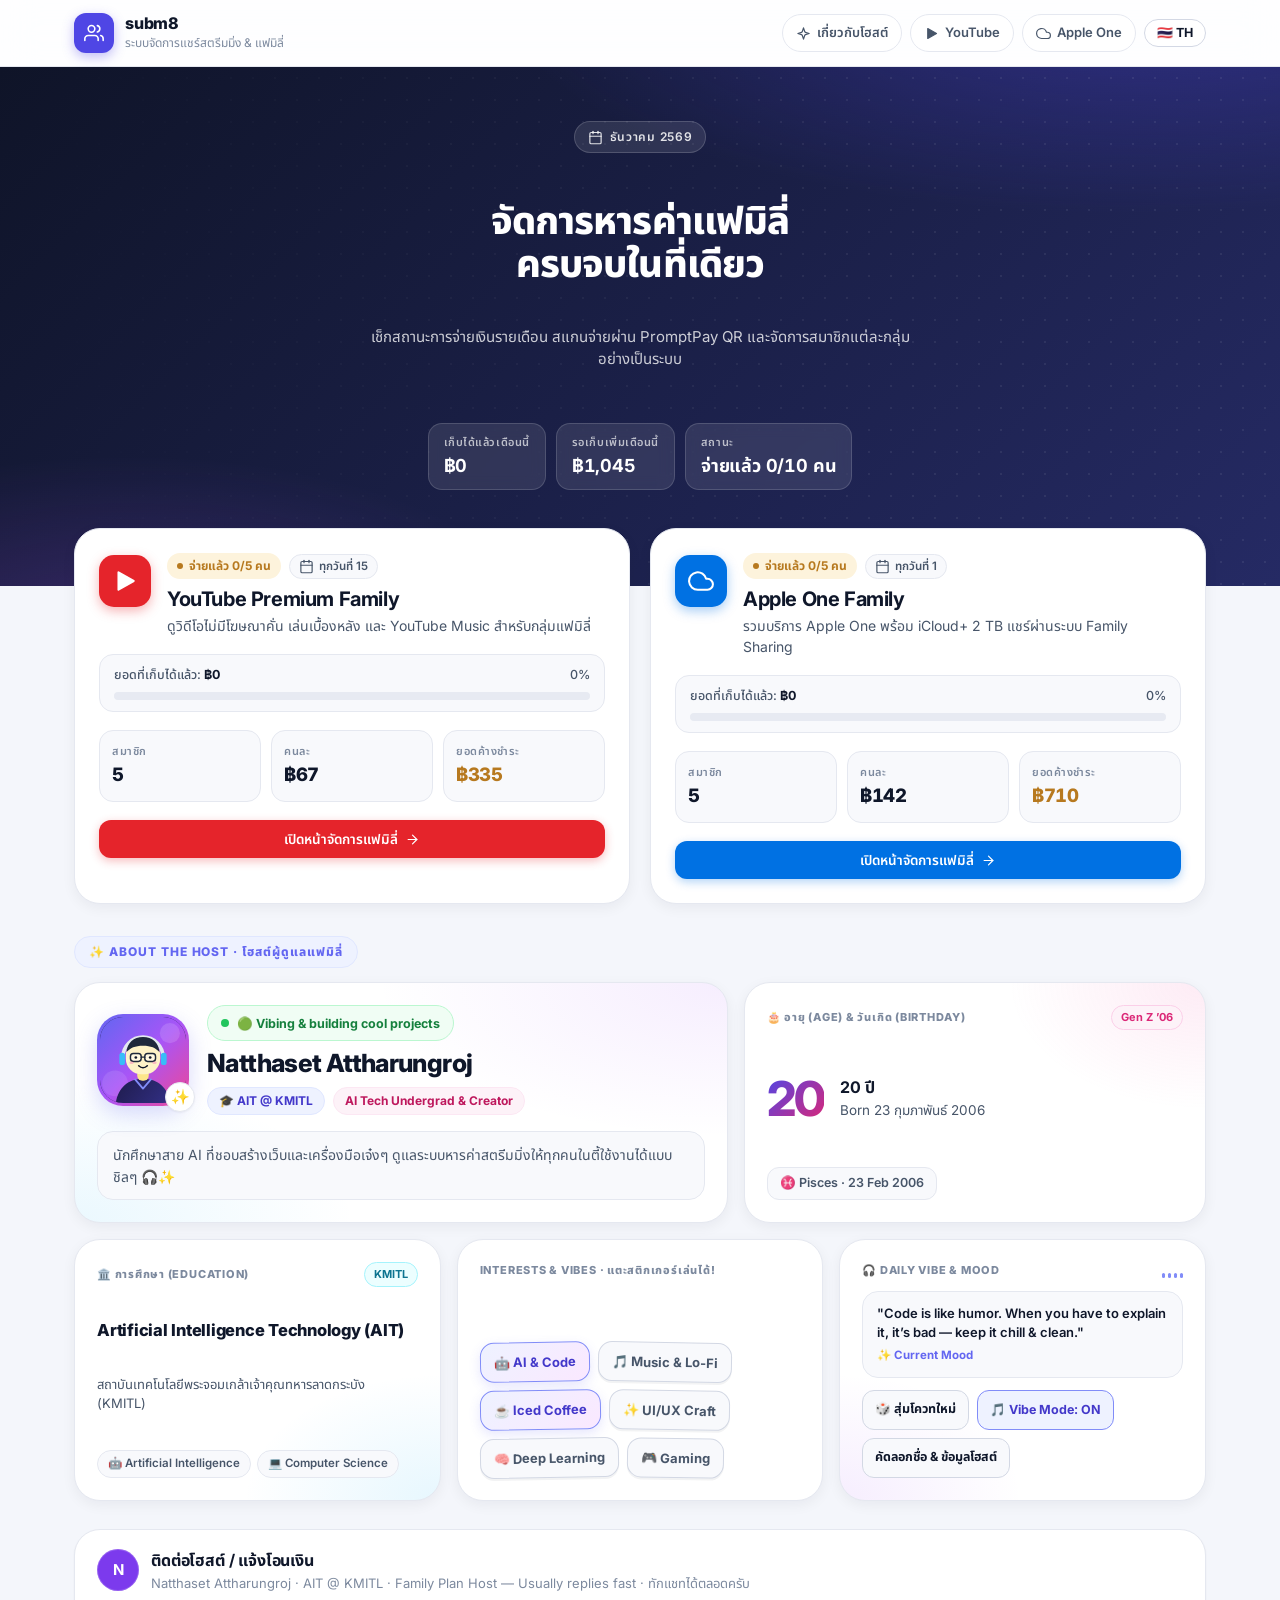
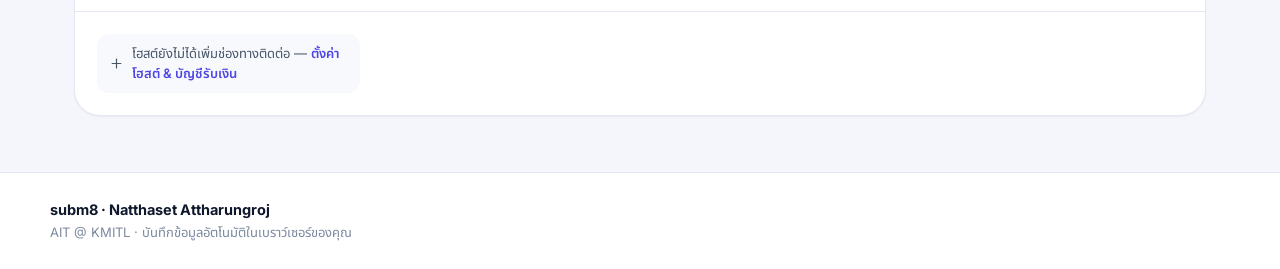
==== commit 0e6c3f65: "Add Gen Z Bento 'About Me' section (Natthaset Attharungroj) and optimize for iPhone safe areas & 44p" ====
--- a/index.html
+++ b/index.html
@@ -1,10 +1,13 @@
 <!DOCTYPE html>
-<html lang="en" data-theme="hub">
+<html lang="th" data-theme="hub">
 <head>
   <meta charset="UTF-8">
-  <meta name="viewport" content="width=device-width, initial-scale=1.0, viewport-fit=cover">
-  <title>subm8 — Family Subscription Manager</title>
-  <meta name="description" content="Manage shared YouTube Premium and Apple One family subscriptions: track payments, send reminders, and contact your host.">
+  <meta name="viewport" content="width=device-width, initial-scale=1.0, maximum-scale=5.0, viewport-fit=cover">
+  <meta name="theme-color" content="#0f1428">
+  <meta name="apple-mobile-web-app-capable" content="yes">
+  <meta name="apple-mobile-web-app-status-bar-style" content="black-translucent">
+  <title>subm8 — Family Subscription Manager · Natthaset Attharungroj</title>
+  <meta name="description" content="Manage shared YouTube Premium and Apple One family subscriptions — by Natthaset Attharungroj (AIT @ KMITL).">
   <link rel="preconnect" href="https://fonts.googleapis.com">
   <link rel="preconnect" href="https://fonts.gstatic.com" crossorigin>
   <link href="https://fonts.googleapis.com/css2?family=Inter:wght@400;500;600;700;800&family=Noto+Sans+Thai:wght@400;500;600;700&display=swap" rel="stylesheet">
--- a/shared/app.css
+++ b/shared/app.css
@@ -1,25 +1,25 @@
 /* ==========================================================================
-   subm8 — Shared Design System
-   Clean, light, professional. Brand accent is set per site via [data-theme].
+   subm8 — Shared Design System & Gen Z Bento UI
+   Clean, light/chill, responsive for iPhone & desktop.
    ========================================================================== */
 
 :root {
   --font: 'Inter', 'Noto Sans Thai', -apple-system, BlinkMacSystemFont, 'Segoe UI', sans-serif;
 
-  --bg: #f4f5f9;
+  --bg: #f4f6fb;
   --surface: #ffffff;
   --surface-2: #f8f9fc;
   --border: #e5e8f0;
   --border-strong: #d3d8e4;
   --text: #0f172a;
   --text-2: #475569;
-  --muted: #8592a6;
+  --muted: #7c899e;
 
   --accent: #4f46e5;
   --accent-dark: #3730a3;
   --accent-soft: #eef0ff;
-  --hero-from: #131a33;
-  --hero-to: #2b2f6b;
+  --hero-from: #0f1428;
+  --hero-to: #252a64;
 
   --green: #12a150;
   --green-soft: #e6f6ed;
@@ -28,36 +28,50 @@
   --red: #d92d3a;
   --red-soft: #fdecee;
 
-  --r-sm: 8px;
-  --r-md: 12px;
-  --r-lg: 18px;
+  --r-sm: 10px;
+  --r-md: 14px;
+  --r-lg: 20px;
+  --r-xl: 26px;
   --r-pill: 999px;
 
   --shadow-xs: 0 1px 2px rgba(15, 23, 42, .05);
-  --shadow-sm: 0 2px 8px rgba(15, 23, 42, .06);
-  --shadow-md: 0 8px 28px rgba(15, 23, 42, .10);
+  --shadow-sm: 0 4px 14px rgba(15, 23, 42, .055);
+  --shadow-md: 0 12px 32px rgba(15, 23, 42, .10);
   --shadow-lg: 0 24px 60px rgba(15, 23, 42, .22);
   --ease: cubic-bezier(.2, .8, .2, 1);
+  --spring: cubic-bezier(.34, 1.56, .64, 1);
 }
 
 [data-theme="youtube"] {
   --accent: #e5242b;
   --accent-dark: #b3141b;
   --accent-soft: #fdecec;
-  --hero-from: #16090b;
-  --hero-to: #6a1119;
+  --hero-from: #14080a;
+  --hero-to: #5c1017;
 }
 
 [data-theme="apple"] {
   --accent: #0071e3;
   --accent-dark: #0058b0;
   --accent-soft: #e8f2fd;
-  --hero-from: #0f1115;
-  --hero-to: #3b4150;
-}
-
-*, *::before, *::after { box-sizing: border-box; margin: 0; padding: 0; }
-html { scroll-behavior: smooth; overflow-x: hidden; width: 100%; }
+  --hero-from: #0d1118;
+  --hero-to: #243754;
+}
+
+*, *::before, *::after {
+  box-sizing: border-box;
+  margin: 0;
+  padding: 0;
+  -webkit-tap-highlight-color: transparent;
+}
+
+html {
+  scroll-behavior: smooth;
+  overflow-x: hidden;
+  width: 100%;
+  max-width: 100vw;
+  -webkit-text-size-adjust: 100%;
+}
 
 body {
   font-family: var(--font);
@@ -67,44 +81,71 @@
   font-size: 15px;
   -webkit-font-smoothing: antialiased;
   min-height: 100vh;
+  min-height: 100dvh;
   overflow-x: hidden;
   width: 100%;
+  max-width: 100vw;
   display: flex;
   flex-direction: column;
 }
 
-#app { flex: 1; display: flex; flex-direction: column; }
-button { font-family: inherit; cursor: pointer; border: 0; background: none; color: inherit; }
-a { color: inherit; text-decoration: none; }
-:focus-visible { outline: 2px solid var(--accent); outline-offset: 2px; border-radius: 6px; }
+#app { flex: 1; display: flex; flex-direction: column; width: 100%; max-width: 100vw; overflow-x: hidden; }
+button { font-family: inherit; cursor: pointer; border: 0; background: none; color: inherit; touch-action: manipulation; }
+a { color: inherit; text-decoration: none; touch-action: manipulation; }
+:focus-visible { outline: 2px solid var(--accent); outline-offset: 2px; border-radius: 8px; }
 
 .ic { width: 18px; height: 18px; flex: none; }
 .ic.sm { width: 15px; height: 15px; }
 .ic.lg { width: 22px; height: 22px; }
 
-.container { width: 100%; max-width: 1180px; margin: 0 auto; padding: 0 24px; }
-
-/* ---------- Top bar ---------- */
+.container {
+  width: 100%;
+  max-width: 1180px;
+  margin: 0 auto;
+  padding-left: max(24px, env(safe-area-inset-left));
+  padding-right: max(24px, env(safe-area-inset-right));
+}
+
+.text-green { color: var(--green); }
+.text-amber { color: var(--amber); }
+
+/* ---------- Top bar (with iOS safe-area-inset-top support) ---------- */
 .topbar {
-  position: sticky; top: 0; z-index: 50;
+  position: sticky;
+  top: 0;
+  z-index: 50;
+  padding-top: env(safe-area-inset-top);
   background: rgba(255, 255, 255, .86);
-  backdrop-filter: saturate(160%) blur(14px);
-  -webkit-backdrop-filter: saturate(160%) blur(14px);
+  backdrop-filter: saturate(180%) blur(18px);
+  -webkit-backdrop-filter: saturate(180%) blur(18px);
   border-bottom: 1px solid var(--border);
 }
 .topbar-inner {
-  display: flex; align-items: center; gap: 16px;
-  height: 68px;
-}
-.brand { display: flex; align-items: center; gap: 12px; min-width: 0; }
+  display: flex; align-items: center; gap: 12px;
+  min-height: 66px;
+}
+.brand-group { display: flex; align-items: center; gap: 10px; min-width: 0; }
+.hub-back {
+  display: inline-flex; align-items: center; gap: 6px;
+  padding: 8px 12px; border-radius: var(--r-pill);
+  font-size: 12.5px; font-weight: 600; color: var(--text-2);
+  background: var(--surface-2); border: 1px solid var(--border);
+  transition: transform .2s var(--spring), background .15s, border-color .15s;
+  white-space: nowrap;
+}
+.hub-back:hover { color: var(--text); border-color: var(--border-strong); background: var(--surface); transform: translateY(-1px); }
+.hub-back:active { transform: scale(.96); }
+.topbar-div { width: 1px; height: 22px; background: var(--border); flex: none; }
+
+.brand { display: flex; align-items: center; gap: 11px; min-width: 0; }
 .brand-logo {
-  width: 38px; height: 38px; border-radius: 10px; flex: none;
+  width: 40px; height: 40px; border-radius: 12px; flex: none;
   display: grid; place-items: center; color: #fff;
   background: var(--accent);
   box-shadow: 0 4px 12px color-mix(in srgb, var(--accent) 35%, transparent);
 }
 .brand-logo svg { width: 20px; height: 20px; }
-.brand-name { font-weight: 700; font-size: 15.5px; letter-spacing: -.01em; line-height: 1.2; white-space: nowrap; }
+.brand-name { font-weight: 800; font-size: 16px; letter-spacing: -.015em; line-height: 1.2; white-space: nowrap; }
 .brand-sub { font-size: 12px; color: var(--muted); white-space: nowrap; }
 
 .topbar-spacer { flex: 1; }
@@ -112,85 +153,91 @@
 
 .site-switch {
   display: inline-flex; align-items: center; gap: 6px;
-  padding: 7px 12px; border-radius: var(--r-pill);
+  padding: 8px 13px; border-radius: var(--r-pill);
   font-size: 13px; font-weight: 600; color: var(--text-2);
   border: 1px solid var(--border); background: var(--surface);
-  transition: all .15s var(--ease);
-}
-.site-switch:hover { border-color: var(--border-strong); color: var(--text); box-shadow: var(--shadow-xs); }
+  transition: transform .2s var(--spring), border-color .15s, color .15s, box-shadow .15s;
+  white-space: nowrap;
+}
+.site-switch:hover { border-color: var(--border-strong); color: var(--text); box-shadow: var(--shadow-xs); transform: translateY(-1px); }
+.site-switch:active { transform: scale(.96); }
 
 /* ---------- Buttons ---------- */
 .btn {
-  display: inline-flex; align-items: center; justify-content: center; gap: 8px;
-  padding: 9px 16px; border-radius: 10px;
+  display: inline-flex; align-items: center; justify-content: center; gap: 7px;
+  padding: 10px 16px; border-radius: 12px;
   font-size: 13.5px; font-weight: 600; line-height: 1.2;
   border: 1px solid transparent; white-space: nowrap;
-  transition: transform .15s var(--ease), box-shadow .15s var(--ease), background .15s, border-color .15s, color .15s;
-}
-.btn:active { transform: translateY(1px); }
-.btn-primary { background: var(--accent); color: #fff; box-shadow: 0 2px 8px color-mix(in srgb, var(--accent) 30%, transparent); }
-.btn-primary:hover { background: var(--accent-dark); box-shadow: 0 6px 16px color-mix(in srgb, var(--accent) 35%, transparent); }
+  transition: transform .2s var(--spring), box-shadow .15s var(--ease), background .15s, border-color .15s, color .15s;
+}
+.btn:active { transform: scale(.97); }
+.btn-primary { background: var(--accent); color: #fff; box-shadow: 0 3px 10px color-mix(in srgb, var(--accent) 30%, transparent); }
+.btn-primary:hover { background: var(--accent-dark); box-shadow: 0 6px 18px color-mix(in srgb, var(--accent) 36%, transparent); transform: translateY(-1px); }
 .btn-secondary { background: var(--surface); border-color: var(--border-strong); color: var(--text); }
 .btn-secondary:hover { background: var(--surface-2); border-color: #bcc4d4; }
 .btn-ghost { color: var(--text-2); }
 .btn-ghost:hover { background: rgba(15, 23, 42, .05); color: var(--text); }
 .btn-soft { background: var(--accent-soft); color: var(--accent-dark); }
 .btn-soft:hover { background: color-mix(in srgb, var(--accent) 18%, white); }
-.btn-success { background: var(--green); color: #fff; }
+.btn-success { background: var(--green); color: #fff; box-shadow: 0 2px 8px rgba(18, 161, 80, .25); }
 .btn-success:hover { background: #0e8a43; }
-.btn-danger { background: var(--red-soft); color: var(--red); }
+.btn-danger { background: var(--red-soft); color: var(--red); border-color: color-mix(in srgb, var(--red) 18%, transparent); }
 .btn-danger:hover { background: #fbd9dd; }
-.btn-sm { padding: 7px 12px; font-size: 12.5px; border-radius: 9px; }
+.btn-sm { padding: 8px 13px; font-size: 12.5px; border-radius: 10px; }
 .btn-block { width: 100%; }
 .btn[disabled] { opacity: .5; pointer-events: none; }
 
 .icon-btn {
-  width: 36px; height: 36px; border-radius: 10px;
+  width: 40px; height: 40px; border-radius: 11px;
   display: inline-grid; place-items: center; color: var(--text-2);
-  transition: background .15s, color .15s;
+  transition: transform .2s var(--spring), background .15s, color .15s;
 }
 .icon-btn:hover { background: rgba(15, 23, 42, .06); color: var(--text); }
+.icon-btn:active { transform: scale(.93); }
 
 /* ---------- Hero ---------- */
 .hero {
   background:
-    radial-gradient(900px 300px at 90% -20%, color-mix(in srgb, var(--accent) 35%, transparent), transparent 70%),
+    radial-gradient(900px 320px at 88% -15%, color-mix(in srgb, var(--accent) 38%, transparent), transparent 70%),
+    radial-gradient(600px 260px at 10% 110%, rgba(168, 85, 247, .22), transparent 70%),
     linear-gradient(135deg, var(--hero-from), var(--hero-to));
   color: #fff;
-  padding: 36px 0 84px;
+  padding: 36px 0 88px;
   position: relative;
   overflow: hidden;
 }
 .hero::after {
   content: ''; position: absolute; inset: 0; pointer-events: none;
-  background-image: radial-gradient(rgba(255, 255, 255, .06) 1px, transparent 1px);
+  background-image: radial-gradient(rgba(255, 255, 255, .07) 1px, transparent 1px);
   background-size: 22px 22px;
   mask-image: linear-gradient(90deg, transparent, #000 70%);
   -webkit-mask-image: linear-gradient(90deg, transparent, #000 70%);
 }
 .hero-inner { position: relative; z-index: 1; display: flex; align-items: center; justify-content: space-between; gap: 32px; flex-wrap: wrap; }
 .hero-eyebrow {
-  display: inline-flex; align-items: center; gap: 8px; font-size: 12px; font-weight: 600;
-  letter-spacing: .08em; text-transform: uppercase; color: rgba(255, 255, 255, .72);
-  padding: 5px 11px; border-radius: var(--r-pill); background: rgba(255, 255, 255, .1); border: 1px solid rgba(255, 255, 255, .14);
-}
-.hero h1 { font-size: clamp(26px, 4vw, 38px); font-weight: 800; letter-spacing: -.025em; line-height: 1.12; margin: 14px 0 8px; }
-.hero p { color: rgba(255, 255, 255, .72); max-width: 520px; font-size: 15px; }
+  display: inline-flex; align-items: center; gap: 7px; font-size: 12px; font-weight: 600;
+  letter-spacing: .06em; text-transform: uppercase; color: rgba(255, 255, 255, .86);
+  padding: 6px 13px; border-radius: var(--r-pill); background: rgba(255, 255, 255, .1); border: 1px solid rgba(255, 255, 255, .16);
+}
+.hero h1 { font-size: clamp(26px, 4.2vw, 38px); font-weight: 800; letter-spacing: -.025em; line-height: 1.14; margin: 14px 0 8px; }
+.hero p { color: rgba(255, 255, 255, .78); max-width: 540px; font-size: 15px; }
 .hero-chips { display: flex; gap: 10px; flex-wrap: wrap; margin-top: 20px; }
 .hero-chip {
-  padding: 9px 14px; border-radius: 12px; background: rgba(255, 255, 255, .1);
-  border: 1px solid rgba(255, 255, 255, .14); backdrop-filter: blur(6px);
-}
-.hero-chip .k { font-size: 11.5px; color: rgba(255, 255, 255, .65); text-transform: uppercase; letter-spacing: .06em; }
-.hero-chip .v { font-size: 18px; font-weight: 700; letter-spacing: -.01em; }
+  padding: 10px 15px; border-radius: 14px; background: rgba(255, 255, 255, .10);
+  border: 1px solid rgba(255, 255, 255, .15); backdrop-filter: blur(8px);
+  -webkit-backdrop-filter: blur(8px);
+  text-align: left;
+}
+.hero-chip .k { font-size: 11px; color: rgba(255, 255, 255, .68); text-transform: uppercase; letter-spacing: .05em; font-weight: 600; }
+.hero-chip .v { font-size: 18px; font-weight: 700; letter-spacing: -.01em; margin-top: 2px; font-variant-numeric: tabular-nums; }
 
 .ring-wrap { position: relative; width: 148px; height: 148px; flex: none; }
-.ring-wrap svg { width: 100%; height: 100%; transform: rotate(-90deg); }
-.ring-bg { fill: none; stroke: rgba(255, 255, 255, .14); stroke-width: 9; }
+.ring-wrap svg { width: 100%; height: 100%; transform: rotate(-90deg); filter: drop-shadow(0 4px 12px rgba(0, 0, 0, .22)); }
+.ring-bg { fill: none; stroke: rgba(255, 255, 255, .15); stroke-width: 9; }
 .ring-fg { fill: none; stroke: #fff; stroke-width: 9; stroke-linecap: round; transition: stroke-dasharray .6s var(--ease); }
-.ring-label { position: absolute; inset: 0; display: grid; place-content: center; text-align: center; }
+.ring-label { position: absolute; inset: 0; display: grid; place-content: center; text-align: center; padding: 14px; }
 .ring-label b { font-size: 30px; font-weight: 800; letter-spacing: -.03em; line-height: 1; }
-.ring-label span { font-size: 11.5px; color: rgba(255, 255, 255, .7); margin-top: 4px; }
+.ring-label span { font-size: 11.5px; color: rgba(255, 255, 255, .75); margin-top: 4px; }
 
 /* ---------- KPI ---------- */
 .kpis {
@@ -200,21 +247,484 @@
 .kpi {
   background: var(--surface); border: 1px solid var(--border); border-radius: var(--r-lg);
   padding: 18px 20px; box-shadow: var(--shadow-sm);
-}
+  transition: transform .22s var(--spring), box-shadow .2s var(--ease);
+}
+.kpi:hover { transform: translateY(-2px); box-shadow: var(--shadow-md); }
 .kpi-top { display: flex; align-items: center; justify-content: space-between; margin-bottom: 10px; }
 .kpi-label { font-size: 12.5px; font-weight: 600; color: var(--text-2); }
-.kpi-ic { width: 32px; height: 32px; border-radius: 9px; display: grid; place-items: center; }
+.kpi-ic { width: 32px; height: 32px; border-radius: 10px; display: grid; place-items: center; }
 .kpi-ic.green { background: var(--green-soft); color: var(--green); }
 .kpi-ic.amber { background: var(--amber-soft); color: var(--amber); }
 .kpi-ic.accent { background: var(--accent-soft); color: var(--accent); }
 .kpi-ic.slate { background: #eef1f6; color: #475569; }
-.kpi-value { font-size: 26px; font-weight: 800; letter-spacing: -.03em; line-height: 1.1; }
+.kpi-value { font-size: 26px; font-weight: 800; letter-spacing: -.03em; line-height: 1.1; font-variant-numeric: tabular-nums; }
 .kpi-sub { font-size: 12.5px; color: var(--muted); margin-top: 6px; }
+
+/* ==========================================================================
+   "About Me" Gen Z Bento Grid Section
+   ========================================================================== */
+.about-bento-wrap {
+  margin-top: 32px;
+  scroll-margin-top: 84px;
+}
+.about-section-head {
+  display: flex; align-items: center; justify-content: space-between; margin-bottom: 14px;
+}
+.about-eyebrow {
+  display: inline-flex; align-items: center; gap: 6px;
+  font-size: 12px; font-weight: 800; letter-spacing: .08em; text-transform: uppercase;
+  color: #6366f1; background: #eef2ff; border: 1px solid #e0e7ff;
+  padding: 6px 14px; border-radius: var(--r-pill);
+}
+
+.bento-grid {
+  display: grid;
+  grid-template-columns: repeat(12, 1fr);
+  gap: 16px;
+}
+
+.bento-card {
+  background: var(--surface);
+  border: 1px solid var(--border);
+  border-radius: var(--r-xl);
+  padding: 22px;
+  box-shadow: var(--shadow-sm);
+  position: relative;
+  overflow: hidden;
+  transition: transform .28s var(--spring), box-shadow .25s var(--ease), border-color .2s;
+}
+.bento-card:hover {
+  transform: translateY(-3px);
+  box-shadow: var(--shadow-md);
+  border-color: #d0d7de;
+}
+
+.about-bento-wrap.vibe-glow .bento-profile {
+  background:
+    radial-gradient(500px 220px at 100% 0%, rgba(168, 85, 247, .10), transparent 70%),
+    radial-gradient(400px 200px at 0% 100%, rgba(56, 189, 248, .10), transparent 70%),
+    var(--surface);
+}
+
+/* 1. Profile Hero Card (7 cols) */
+.bento-profile {
+  grid-column: span 7;
+  display: flex;
+  flex-direction: column;
+  justify-content: space-between;
+  gap: 16px;
+}
+.bento-profile-top {
+  display: flex;
+  align-items: center;
+  gap: 18px;
+}
+.bento-photo-frame {
+  position: relative;
+  width: 92px;
+  height: 92px;
+  border-radius: 26px;
+  padding: 3px;
+  background: linear-gradient(135deg, #6366f1, #a855f7, #ec4899);
+  box-shadow: 0 8px 22px rgba(99, 102, 241, .25);
+  flex: none;
+  transition: transform .3s var(--spring);
+}
+.bento-photo-frame:hover {
+  transform: rotate(-3deg) scale(1.04);
+}
+.bento-photo {
+  width: 100%;
+  height: 100%;
+  object-fit: cover;
+  border-radius: 23px;
+  background: #1e1b4b;
+  display: block;
+}
+.bento-photo-badge {
+  position: absolute;
+  right: -6px;
+  bottom: -6px;
+  width: 30px;
+  height: 30px;
+  border-radius: 50%;
+  background: var(--surface);
+  border: 1px solid var(--border);
+  box-shadow: var(--shadow-xs);
+  display: grid;
+  place-items: center;
+  font-size: 15px;
+}
+
+.bento-profile-info {
+  flex: 1;
+  min-width: 0;
+}
+
+/* Live Status Pill */
+.status-live-pill {
+  display: inline-flex;
+  align-items: center;
+  gap: 8px;
+  padding: 6px 13px;
+  min-height: 36px;
+  border-radius: var(--r-pill);
+  background: #f0fdf4;
+  border: 1px solid #bbf7d0;
+  color: #15803d;
+  font-size: 12.5px;
+  font-weight: 700;
+  margin-bottom: 8px;
+  max-width: 100%;
+  transition: transform .22s var(--spring), background .15s, box-shadow .15s;
+}
+.status-live-pill:hover {
+  background: #dcfce7;
+  box-shadow: 0 4px 12px rgba(22, 163, 74, .14);
+  transform: scale(1.02);
+}
+.status-live-pill:active {
+  transform: scale(.95);
+}
+.status-pulse {
+  width: 8px;
+  height: 8px;
+  border-radius: 50%;
+  background: #22c55e;
+  flex: none;
+  box-shadow: 0 0 0 0 rgba(34, 197, 94, .7);
+  animation: pulse-green 2s infinite;
+}
+@keyframes pulse-green {
+  0% { box-shadow: 0 0 0 0 rgba(34, 197, 94, .65); }
+  70% { box-shadow: 0 0 0 7px rgba(34, 197, 94, 0); }
+  100% { box-shadow: 0 0 0 0 rgba(34, 197, 94, 0); }
+}
+.status-live-text {
+  white-space: nowrap;
+  overflow: hidden;
+  text-overflow: ellipsis;
+}
+
+.bento-name {
+  font-size: clamp(20px, 2.6vw, 25px);
+  font-weight: 800;
+  letter-spacing: -.025em;
+  line-height: 1.18;
+  color: var(--text);
+}
+.bento-role-row {
+  display: flex;
+  align-items: center;
+  gap: 8px;
+  flex-wrap: wrap;
+  margin-top: 8px;
+}
+.bento-tag-chip {
+  display: inline-flex;
+  align-items: center;
+  gap: 5px;
+  padding: 4px 11px;
+  border-radius: var(--r-pill);
+  font-size: 12px;
+  font-weight: 700;
+  background: #eef2ff;
+  color: #4338ca;
+  border: 1px solid #e0e7ff;
+}
+.bento-tag-chip.soft {
+  background: #fdf2f8;
+  color: #be185d;
+  border-color: #fce7f3;
+}
+.bento-bio {
+  font-size: 14px;
+  color: var(--text-2);
+  line-height: 1.55;
+  background: var(--surface-2);
+  padding: 12px 15px;
+  border-radius: 16px;
+  border: 1px solid var(--border);
+}
+
+/* 2. Age & Birthday Card (5 cols) */
+.bento-stat-card {
+  grid-column: span 5;
+  background:
+    radial-gradient(280px 180px at 100% 0%, rgba(244, 114, 182, .14), transparent 70%),
+    var(--surface);
+  display: flex;
+  flex-direction: column;
+  justify-content: space-between;
+  gap: 12px;
+}
+.bento-card-head {
+  display: flex;
+  align-items: center;
+  justify-content: space-between;
+  gap: 8px;
+}
+.bento-kicker {
+  font-size: 11px;
+  font-weight: 800;
+  letter-spacing: .07em;
+  text-transform: uppercase;
+  color: var(--muted);
+}
+.bento-mini-badge {
+  font-size: 11px;
+  font-weight: 700;
+  padding: 3px 9px;
+  border-radius: var(--r-pill);
+  background: #fdf2f8;
+  color: #db2777;
+  border: 1px solid #fbcfe8;
+}
+.bento-mini-badge.neon {
+  background: #ecfeff;
+  color: #0e7490;
+  border-color: #a5f3fc;
+}
+.bento-age-row {
+  display: flex;
+  align-items: center;
+  gap: 16px;
+}
+.bento-big-num {
+  font-size: 48px;
+  font-weight: 800;
+  letter-spacing: -.04em;
+  line-height: 1;
+  background: linear-gradient(135deg, #4f46e5, #db2777);
+  -webkit-background-clip: text;
+  background-clip: text;
+  color: transparent;
+}
+.bento-age-meta b {
+  display: block;
+  font-size: 16px;
+  font-weight: 700;
+}
+.bento-age-meta span {
+  font-size: 13.5px;
+  color: var(--text-2);
+}
+.bento-sub-pill {
+  display: inline-flex;
+  align-items: center;
+  align-self: flex-start;
+  padding: 6px 12px;
+  border-radius: 12px;
+  background: var(--surface-2);
+  border: 1px solid var(--border);
+  font-size: 12.5px;
+  font-weight: 600;
+  color: var(--text-2);
+}
+
+/* 3. Education Card (4 cols) */
+.bento-edu-card {
+  grid-column: span 4;
+  background:
+    radial-gradient(280px 180px at 100% 100%, rgba(56, 189, 248, .12), transparent 70%),
+    var(--surface);
+  display: flex;
+  flex-direction: column;
+  justify-content: space-between;
+  gap: 10px;
+}
+.bento-edu-title {
+  font-size: 16.5px;
+  font-weight: 800;
+  letter-spacing: -.015em;
+  line-height: 1.28;
+  color: var(--text);
+}
+.bento-edu-sub {
+  font-size: 13px;
+  color: var(--text-2);
+  line-height: 1.45;
+}
+.bento-edu-tags {
+  display: flex;
+  gap: 6px;
+  flex-wrap: wrap;
+  margin-top: 4px;
+}
+.bento-edu-tags span {
+  font-size: 11.5px;
+  font-weight: 600;
+  padding: 4px 10px;
+  border-radius: var(--r-pill);
+  background: var(--surface-2);
+  border: 1px solid var(--border);
+  color: var(--text-2);
+}
+
+/* 4. Interactive Stickers Card (4 cols) */
+.bento-stickers-card {
+  grid-column: span 4;
+  display: flex;
+  flex-direction: column;
+  justify-content: space-between;
+  gap: 12px;
+}
+.sticker-cloud {
+  display: flex;
+  flex-wrap: wrap;
+  gap: 8px;
+}
+.sticker-pill {
+  display: inline-flex;
+  align-items: center;
+  gap: 6px;
+  padding: 8px 13px;
+  min-height: 40px;
+  border-radius: 14px;
+  font-size: 13px;
+  font-weight: 700;
+  background: var(--surface-2);
+  border: 1.5px solid var(--border-strong);
+  color: var(--text-2);
+  box-shadow: 0 2px 0 rgba(15, 23, 42, .05);
+  transition: transform .22s var(--spring), background .15s, border-color .15s, color .15s, box-shadow .15s;
+}
+.sticker-pill:nth-child(odd) { transform: rotate(-1deg); }
+.sticker-pill:nth-child(even) { transform: rotate(1deg); }
+.sticker-pill:hover {
+  transform: translateY(-2px) scale(1.04) rotate(0deg);
+  border-color: #818cf8;
+  color: var(--text);
+}
+.sticker-pill:active {
+  transform: scale(.93);
+}
+.sticker-pill.active {
+  background: linear-gradient(135deg, #eef2ff, #fae8ff);
+  border-color: #818cf8;
+  color: #4338ca;
+  box-shadow: 0 4px 12px rgba(99, 102, 241, .16);
+}
+
+/* 5. Interactive Vibe & Quote Card (4 cols) */
+.bento-vibe-card {
+  grid-column: span 4;
+  display: flex;
+  flex-direction: column;
+  justify-content: space-between;
+  gap: 12px;
+  background:
+    radial-gradient(260px 180px at 0% 100%, rgba(168, 85, 247, .10), transparent 70%),
+    var(--surface);
+}
+.bento-quote {
+  background: var(--surface-2);
+  border: 1px solid var(--border);
+  border-radius: 16px;
+  padding: 12px 14px;
+  cursor: pointer;
+  transition: transform .2s var(--spring), border-color .15s;
+}
+.bento-quote:hover {
+  border-color: #a5b4fc;
+  transform: scale(1.01);
+}
+.bento-quote p {
+  font-size: 13px;
+  font-weight: 600;
+  color: var(--text);
+  line-height: 1.45;
+}
+.bento-quote footer {
+  font-size: 11.5px;
+  font-weight: 700;
+  color: #6366f1;
+  margin-top: 6px;
+}
+
+.bento-vibe-actions {
+  display: flex;
+  flex-wrap: wrap;
+  gap: 8px;
+}
+.bento-btn {
+  display: inline-flex;
+  align-items: center;
+  justify-content: center;
+  gap: 6px;
+  padding: 8px 12px;
+  min-height: 40px;
+  border-radius: 12px;
+  font-size: 12.5px;
+  font-weight: 700;
+  background: var(--surface-2);
+  border: 1px solid var(--border-strong);
+  color: var(--text);
+  transition: transform .22s var(--spring), background .15s, border-color .15s, color .15s;
+}
+.bento-btn:hover {
+  background: #eef2ff;
+  border-color: #a5b4fc;
+  color: #4338ca;
+  transform: translateY(-1px);
+}
+.bento-btn:active {
+  transform: scale(.95);
+}
+.bento-btn.active {
+  background: #eef2ff;
+  border-color: #818cf8;
+  color: #4338ca;
+}
+.bento-btn.copy-btn .ic {
+  display: none;
+}
+.bento-btn.copy-btn.copied {
+  background: var(--green-soft);
+  border-color: #86efac;
+  color: var(--green);
+}
+.bento-btn.copy-btn.copied .ic {
+  display: inline-block;
+}
+
+/* Equalizer Visualizer Bars */
+.eq-bars {
+  display: inline-flex;
+  align-items: flex-end;
+  gap: 3px;
+  height: 16px;
+}
+.eq-bars span {
+  width: 3px;
+  height: 5px;
+  border-radius: 99px;
+  background: #818cf8;
+  transition: height .2s;
+}
+.eq-bars.playing span:nth-child(1) { animation: eq-bounce .7s ease-in-out infinite alternate; }
+.eq-bars.playing span:nth-child(2) { animation: eq-bounce .5s ease-in-out .15s infinite alternate; }
+.eq-bars.playing span:nth-child(3) { animation: eq-bounce .65s ease-in-out .3s infinite alternate; }
+.eq-bars.playing span:nth-child(4) { animation: eq-bounce .55s ease-in-out .1s infinite alternate; }
+@keyframes eq-bounce {
+  0% { height: 4px; background: #818cf8; }
+  100% { height: 16px; background: #ec4899; }
+}
+
+.pop-anim {
+  animation: spring-pop .32s var(--spring);
+}
+@keyframes spring-pop {
+  0% { transform: scale(.92); }
+  60% { transform: scale(1.04); }
+  100% { transform: scale(1); }
+}
 
 /* ---------- Tabs ---------- */
 .tabs {
   display: flex; gap: 4px; margin: 28px 0 16px;
   border-bottom: 1px solid var(--border); overflow-x: auto;
+  -webkit-overflow-scrolling: touch;
 }
 .tab {
   display: inline-flex; align-items: center; gap: 8px;
@@ -232,7 +742,7 @@
 /* ---------- Panels ---------- */
 .panel {
   background: var(--surface); border: 1px solid var(--border);
-  border-radius: var(--r-lg); box-shadow: var(--shadow-xs); overflow: hidden;
+  border-radius: var(--r-xl); box-shadow: var(--shadow-xs); overflow: hidden;
 }
 .panel.anim { animation: rise .25s var(--ease); }
 @keyframes rise { from { opacity: 0; transform: translateY(6px); } to { opacity: 1; transform: none; } }
@@ -248,10 +758,10 @@
 /* ---------- Month nav ---------- */
 .month-nav {
   display: inline-flex; align-items: center; gap: 2px;
-  border: 1px solid var(--border); border-radius: 10px; padding: 3px; background: var(--surface);
-}
-.month-label { min-width: 138px; text-align: center; font-weight: 700; font-size: 13.5px; padding: 0 6px; }
-.month-nav .icon-btn { width: 30px; height: 30px; border-radius: 8px; }
+  border: 1px solid var(--border); border-radius: 12px; padding: 3px; background: var(--surface);
+}
+.month-label { min-width: 142px; text-align: center; font-weight: 700; font-size: 13.5px; padding: 0 6px; }
+.month-nav .icon-btn { width: 34px; height: 34px; border-radius: 9px; }
 
 /* ---------- Toolbar ---------- */
 .toolbar {
@@ -262,53 +772,72 @@
 
 .search {
   display: flex; align-items: center; gap: 8px; min-width: 240px;
-  background: var(--surface); border: 1px solid var(--border-strong); border-radius: 10px; padding: 0 12px; height: 38px;
+  background: var(--surface); border: 1px solid var(--border-strong); border-radius: 12px; padding: 0 12px; height: 40px;
   color: var(--muted); transition: border-color .15s, box-shadow .15s;
 }
 .search:focus-within { border-color: var(--accent); box-shadow: 0 0 0 3px color-mix(in srgb, var(--accent) 16%, transparent); }
 .search input { border: 0; outline: 0; background: transparent; width: 100%; font: inherit; font-size: 14px; color: var(--text); }
 
-.segmented { display: inline-flex; padding: 3px; background: #e9ecf3; border-radius: 10px; }
+.segmented { display: inline-flex; padding: 3px; background: #e8ecf4; border-radius: 12px; gap: 2px; }
 .segmented button {
-  padding: 6px 12px; border-radius: 8px; font-size: 13px; font-weight: 600; color: var(--text-2);
+  display: inline-flex; align-items: center; gap: 6px;
+  padding: 7px 12px; border-radius: 9px; font-size: 13px; font-weight: 600; color: var(--text-2);
   transition: all .15s;
 }
 .segmented button.active { background: var(--surface); color: var(--text); box-shadow: var(--shadow-xs); }
+.seg-count {
+  font-size: 11px; font-weight: 700; padding: 1px 6px; border-radius: var(--r-pill);
+  background: rgba(15, 23, 42, .07); color: var(--text-2); font-variant-numeric: tabular-nums;
+}
+.segmented button.active .seg-count {
+  background: var(--accent-soft); color: var(--accent-dark);
+}
 
 /* ---------- Rows / table ---------- */
 .rows { display: flex; flex-direction: column; }
 .row {
-  display: grid; grid-template-columns: minmax(0, 2.2fr) 110px 120px minmax(190px, auto);
+  display: grid; grid-template-columns: minmax(0, 2.2fr) 110px 150px minmax(190px, auto);
   align-items: center; gap: 16px; padding: 14px 22px;
   border-bottom: 1px solid var(--border);
   transition: background .15s;
 }
 .row:last-child { border-bottom: 0; }
 .row:not(.head):hover { background: var(--surface-2); }
+.row.is-paid { background: rgba(18, 161, 80, .018); }
+.row.is-paid:hover { background: rgba(18, 161, 80, .04); }
 .row.head {
   padding-top: 11px; padding-bottom: 11px; background: var(--surface-2);
   font-size: 11.5px; font-weight: 700; letter-spacing: .06em; text-transform: uppercase; color: var(--muted);
 }
-.row.members { grid-template-columns: minmax(0, 2fr) minmax(0, 1.6fr) 110px 120px; }
+.row.members { grid-template-columns: minmax(0, 2fr) minmax(0, 1.6fr) 110px 140px; }
 .row.members .acts { justify-content: flex-end; }
 
 .who { display: flex; align-items: center; gap: 12px; min-width: 0; }
 .avatar {
-  width: 40px; height: 40px; border-radius: 50%; flex: none;
+  width: 42px; height: 42px; border-radius: 50%; flex: none;
   display: grid; place-items: center; font-weight: 700; font-size: 15px; color: #fff;
+  box-shadow: inset 0 0 0 1px rgba(255, 255, 255, .2);
 }
 .who-name { font-weight: 600; font-size: 14.5px; white-space: nowrap; overflow: hidden; text-overflow: ellipsis; }
 .who-meta { font-size: 12.5px; color: var(--muted); white-space: nowrap; overflow: hidden; text-overflow: ellipsis; }
-.amt { font-weight: 700; font-variant-numeric: tabular-nums; }
+.amt { font-weight: 700; font-variant-numeric: tabular-nums; font-size: 15px; }
+.status-cell { display: flex; flex-direction: column; align-items: flex-start; gap: 3px; }
+.paid-date { font-size: 11.5px; color: var(--muted); font-weight: 500; }
 .acts { display: flex; align-items: center; gap: 6px; justify-content: flex-end; }
 
 .badge {
   display: inline-flex; align-items: center; gap: 6px;
-  padding: 4px 10px; border-radius: var(--r-pill); font-size: 12px; font-weight: 700;
+  padding: 4px 10px; border-radius: var(--r-pill); font-size: 12px; font-weight: 700; white-space: nowrap;
 }
 .badge::before { content: ''; width: 6px; height: 6px; border-radius: 50%; background: currentColor; }
 .badge.paid { background: var(--green-soft); color: var(--green); }
 .badge.pending { background: var(--amber-soft); color: var(--amber); }
+
+.due-pill {
+  display: inline-flex; align-items: center; gap: 5px;
+  padding: 3px 9px; border-radius: var(--r-pill); font-size: 11.5px; font-weight: 600;
+  background: var(--surface-2); color: var(--text-2); border: 1px solid var(--border);
+}
 
 .empty { text-align: center; padding: 56px 20px; color: var(--muted); }
 .empty b { display: block; color: var(--text); font-size: 15px; margin-bottom: 4px; }
@@ -317,13 +846,13 @@
 .history { padding: 18px 22px 22px; border-top: 1px solid var(--border); background: var(--surface-2); }
 .history-title { font-size: 12px; font-weight: 700; letter-spacing: .06em; text-transform: uppercase; color: var(--muted); margin-bottom: 12px; }
 .history-bars { display: grid; grid-template-columns: repeat(6, 1fr); gap: 10px; }
-.hbar { text-align: center; padding: 8px 4px; border-radius: 10px; transition: background .15s; }
+.hbar { text-align: center; padding: 8px 4px; border-radius: 12px; transition: background .15s; border: 1px solid transparent; }
 .hbar:hover { background: rgba(15, 23, 42, .04); }
-.hbar.current { background: var(--accent-soft); }
+.hbar.current { background: var(--accent-soft); border-color: color-mix(in srgb, var(--accent) 22%, transparent); }
 .hbar-track { height: 64px; background: #e7eaf2; border-radius: 8px; display: flex; align-items: flex-end; overflow: hidden; }
 .hbar-fill { width: 100%; background: var(--accent); border-radius: 8px; transition: height .4s var(--ease); min-height: 3px; }
 .hbar-m { font-size: 12px; font-weight: 700; margin-top: 8px; }
-.hbar-v { font-size: 11.5px; color: var(--muted); }
+.hbar-v { font-size: 11.5px; color: var(--muted); font-variant-numeric: tabular-nums; }
 
 /* ---------- Plan tab ---------- */
 .grid-2 { display: grid; grid-template-columns: 1.15fr 1fr; gap: 24px; }
@@ -334,7 +863,7 @@
 .bk-row b { font-variant-numeric: tabular-nums; }
 .bk-row.total { font-size: 15.5px; }
 .bk-row.total b { color: var(--accent); }
-.seat-meter { margin-bottom: 20px; }
+.seat-meter { margin-bottom: 14px; }
 .seat-head { display: flex; justify-content: space-between; font-size: 13px; font-weight: 600; margin-bottom: 8px; }
 .seat-track { height: 8px; border-radius: var(--r-pill); background: #e7eaf2; overflow: hidden; }
 .seat-fill { height: 100%; border-radius: var(--r-pill); background: var(--accent); transition: width .4s var(--ease); }
@@ -346,9 +875,10 @@
 .field .hint { font-size: 12px; color: var(--muted); margin-top: 5px; }
 .input, .textarea, .select {
   width: 100%; font: inherit; font-size: 14px; color: var(--text);
-  background: var(--surface); border: 1px solid var(--border-strong); border-radius: 10px;
+  background: var(--surface); border: 1px solid var(--border-strong); border-radius: 12px;
   padding: 10px 12px; transition: border-color .15s, box-shadow .15s;
 }
+.input[readonly], .textarea[readonly] { background: var(--surface-2); color: var(--text-2); }
 .textarea { resize: vertical; min-height: 96px; line-height: 1.5; }
 .input:focus, .textarea:focus, .select:focus {
   outline: 0; border-color: var(--accent); box-shadow: 0 0 0 3px color-mix(in srgb, var(--accent) 16%, transparent);
@@ -361,36 +891,37 @@
   font-size: 11.5px; font-weight: 700; letter-spacing: .08em; text-transform: uppercase; color: var(--muted);
   margin: 6px 0 12px; padding-top: 6px;
 }
-.section-label:not(:first-child) { margin-top: 12px; border-top: 1px solid var(--border); padding-top: 18px; }
-.toggle-row { display: flex; align-items: center; justify-content: space-between; gap: 12px; padding: 12px 14px; border: 1px solid var(--border-strong); border-radius: 10px; margin-bottom: 16px; }
+.section-label:not(:first-child) { margin-top: 14px; border-top: 1px solid var(--border); padding-top: 16px; }
+.toggle-row { display: flex; align-items: center; justify-content: space-between; gap: 12px; padding: 12px 14px; border: 1px solid var(--border-strong); border-radius: 12px; margin-bottom: 16px; }
 .toggle-row b { font-size: 14px; display: block; }
 .toggle-row small { color: var(--muted); font-size: 12.5px; }
-.switch { position: relative; width: 42px; height: 24px; flex: none; }
+.switch { position: relative; width: 44px; height: 26px; flex: none; }
 .switch input { position: absolute; opacity: 0; inset: 0; cursor: pointer; z-index: 1; }
 .switch span { position: absolute; inset: 0; background: #cbd2df; border-radius: var(--r-pill); transition: background .2s; }
-.switch span::after { content: ''; position: absolute; width: 18px; height: 18px; left: 3px; top: 3px; background: #fff; border-radius: 50%; box-shadow: 0 1px 3px rgba(0, 0, 0, .25); transition: transform .2s var(--ease); }
+.switch span::after { content: ''; position: absolute; width: 20px; height: 20px; left: 3px; top: 3px; background: #fff; border-radius: 50%; box-shadow: 0 1px 3px rgba(0, 0, 0, .25); transition: transform .2s var(--spring); }
 .switch input:checked + span { background: var(--accent); }
 .switch input:checked + span::after { transform: translateX(18px); }
 
 /* ---------- Modals ---------- */
 .modal-overlay {
   position: fixed; inset: 0; z-index: 200; display: flex; align-items: center; justify-content: center;
-  padding: 20px; background: rgba(15, 23, 42, .55); backdrop-filter: blur(4px); -webkit-backdrop-filter: blur(4px);
+  padding: 20px; background: rgba(15, 23, 42, .55); backdrop-filter: blur(5px); -webkit-backdrop-filter: blur(5px);
   animation: fade .18s ease;
 }
 @keyframes fade { from { opacity: 0; } to { opacity: 1; } }
 .modal {
-  background: var(--surface); border-radius: 20px; box-shadow: var(--shadow-lg);
-  width: 100%; max-width: 520px; max-height: calc(100vh - 40px); display: flex; flex-direction: column;
-  animation: pop .22s var(--ease);
+  background: var(--surface); border-radius: 24px; box-shadow: var(--shadow-lg);
+  width: 100%; max-width: 520px; max-height: calc(100vh - 40px); max-height: calc(100dvh - 40px); display: flex; flex-direction: column;
+  animation: pop .24s var(--spring);
 }
 .modal.wide { max-width: 640px; }
-@keyframes pop { from { opacity: 0; transform: translateY(12px) scale(.98); } to { opacity: 1; transform: none; } }
+.modal-sheet-bar { display: none; }
+@keyframes pop { from { opacity: 0; transform: translateY(12px) scale(.97); } to { opacity: 1; transform: none; } }
 .modal-head { display: flex; align-items: center; justify-content: space-between; padding: 20px 24px 14px; }
 .modal-head h2 { font-size: 18px; font-weight: 700; letter-spacing: -.01em; }
 .modal-head p { font-size: 13px; color: var(--muted); margin-top: 2px; }
-.modal-body { padding: 4px 24px 20px; overflow-y: auto; }
-.modal-foot { display: flex; justify-content: flex-end; gap: 10px; padding: 14px 24px; border-top: 1px solid var(--border); background: var(--surface-2); border-radius: 0 0 20px 20px; }
+.modal-body { padding: 4px 24px 20px; overflow-y: auto; -webkit-overflow-scrolling: touch; }
+.modal-foot { display: flex; justify-content: flex-end; gap: 10px; padding: 14px 24px; border-top: 1px solid var(--border); background: var(--surface-2); border-radius: 0 0 24px 24px; }
 
 /* ---------- Contact ---------- */
 .host-card { display: flex; align-items: center; gap: 14px; padding: 16px; border-radius: var(--r-md); background: var(--accent-soft); margin-bottom: 18px; }
@@ -398,83 +929,124 @@
 .host-card b { font-size: 16px; display: block; }
 .host-card span { font-size: 13px; color: var(--text-2); }
 .contact-list { display: flex; flex-direction: column; gap: 10px; }
+.contact-grid { display: grid; grid-template-columns: repeat(auto-fill, minmax(260px, 1fr)); gap: 12px; }
 .contact-item {
   display: flex; align-items: center; gap: 14px; padding: 12px 14px;
-  border: 1px solid var(--border); border-radius: var(--r-md); transition: all .15s var(--ease); background: var(--surface);
-}
-.contact-item:hover { border-color: var(--accent); box-shadow: var(--shadow-sm); transform: translateY(-1px); }
+  border: 1px solid var(--border); border-radius: 16px; transition: all .2s var(--spring); background: var(--surface);
+}
+.contact-item:hover { border-color: var(--accent); box-shadow: var(--shadow-sm); transform: translateY(-2px); }
 .contact-link { flex: 1; min-width: 0; display: flex; align-items: center; gap: 14px; color: inherit; }
-.contact-ic { width: 40px; height: 40px; border-radius: 11px; display: grid; place-items: center; flex: none; color: #fff; }
+.contact-ic { width: 42px; height: 42px; border-radius: 12px; display: grid; place-items: center; flex: none; color: #fff; }
 .contact-ic.line { background: #06c755; }
 .contact-ic.phone { background: #2563eb; }
 .contact-ic.mail { background: #7c3aed; }
 .contact-ic.fb { background: #1877f2; }
 .contact-ic.ig { background: linear-gradient(135deg, #f58529, #dd2a7b 55%, #8134af); }
 .contact-main { flex: 1; min-width: 0; }
-.contact-main small { display: block; font-size: 11.5px; color: var(--muted); text-transform: uppercase; letter-spacing: .06em; font-weight: 600; }
+.contact-main small { display: block; font-size: 11px; color: var(--muted); text-transform: uppercase; letter-spacing: .06em; font-weight: 600; }
 .contact-main b { font-size: 14.5px; word-break: break-all; }
 .contact-item.unset { opacity: .55; border-style: dashed; }
 .contact-item.unset:hover { transform: none; box-shadow: none; border-color: var(--border); }
-.contact-note { display: flex; align-items: center; gap: 8px; margin-top: 16px; font-size: 13px; color: var(--text-2); background: var(--surface-2); padding: 10px 12px; border-radius: 10px; }
+.contact-note { display: flex; align-items: center; gap: 8px; margin-top: 16px; font-size: 13px; color: var(--text-2); background: var(--surface-2); padding: 10px 12px; border-radius: 12px; }
 
 /* ---------- Bill / QR ---------- */
-.bill { background: var(--surface-2); border: 1px solid var(--border); border-radius: var(--r-md); padding: 16px; margin-bottom: 16px; }
+.bill { background: var(--surface-2); border: 1px solid var(--border); border-radius: 16px; padding: 16px; margin-bottom: 14px; }
 .bill-head { display: flex; align-items: center; gap: 12px; margin-bottom: 12px; }
-.bill-line { display: flex; justify-content: space-between; font-size: 14px; padding: 6px 0; color: var(--text-2); }
-.bill-total { display: flex; justify-content: space-between; align-items: center; border-top: 1px dashed var(--border-strong); padding-top: 12px; margin-top: 6px; font-weight: 600; }
-.bill-total b { font-size: 24px; color: var(--accent); letter-spacing: -.02em; }
-.qr-card { border: 1px solid var(--border); border-radius: var(--r-md); padding: 18px; text-align: center; margin-bottom: 16px; }
+.bill-line { display: flex; justify-content: space-between; font-size: 13.5px; padding: 5px 0; color: var(--text-2); }
+.bill-total { display: flex; justify-content: space-between; align-items: center; border-top: 1px dashed var(--border-strong); padding-top: 12px; margin-top: 6px; font-weight: 600; gap: 12px; flex-wrap: wrap; }
+.bill-total-right { display: flex; align-items: center; gap: 10px; }
+.bill-total b { font-size: 24px; color: var(--accent); letter-spacing: -.02em; font-variant-numeric: tabular-nums; }
+.qr-card { border: 1px solid var(--border); border-radius: 16px; padding: 18px; text-align: center; margin-bottom: 14px; background: var(--surface); }
 .qr-badge { display: inline-block; background: #003764; color: #fff; font-size: 12px; font-weight: 700; letter-spacing: .06em; padding: 4px 12px; border-radius: var(--r-pill); margin-bottom: 12px; }
-.qr-card .qr-img { display: block; margin: 0 auto; border: 1px solid var(--border); border-radius: 12px; padding: 8px; background: #fff; max-width: 100%; }
-.qr-meta { margin-top: 12px; font-size: 13px; color: var(--text-2); display: flex; flex-direction: column; gap: 6px; }
+.qr-card .qr-img { display: block; margin: 0 auto; border: 1px solid var(--border); border-radius: 14px; padding: 8px; background: #fff; max-width: 100%; }
+.qr-meta { margin-top: 12px; font-size: 13px; color: var(--text-2); display: flex; flex-direction: column; gap: 4px; }
 .qr-meta .line { display: flex; justify-content: center; align-items: center; gap: 8px; }
-.qr-meta b { font-family: ui-monospace, 'SF Mono', Menlo, monospace; color: var(--text); }
-.qr-fallback { padding: 28px 16px; color: var(--text-2); }
+.qr-meta b { font-family: ui-monospace, 'SF Mono', Menlo, monospace; color: var(--text); font-size: 13.5px; }
+.qr-fallback { padding: 24px 16px; color: var(--text-2); font-size: 13.5px; background: var(--surface-2); border-radius: 12px; }
+
+.reminder-details {
+  border: 1px solid var(--border); border-radius: 16px; background: var(--surface-2); overflow: hidden;
+}
+.reminder-details summary {
+  list-style: none; display: flex; align-items: center; justify-content: space-between; gap: 10px;
+  padding: 10px 14px; font-size: 13px; font-weight: 600; color: var(--text-2); cursor: pointer;
+  user-select: none;
+}
+.reminder-details summary::-webkit-details-marker { display: none; }
+.reminder-details summary > span:first-child { display: inline-flex; align-items: center; gap: 7px; }
+.reminder-body { padding: 0 14px 14px; }
 
 /* ---------- Footer ---------- */
 .footer { margin-top: 56px; background: var(--surface); border-top: 1px solid var(--border); }
-.footer-inner { display: flex; justify-content: space-between; align-items: center; gap: 20px; flex-wrap: wrap; padding: 26px 24px; }
+.footer-inner {
+  display: flex; justify-content: space-between; align-items: center; gap: 20px; flex-wrap: wrap;
+  padding: 26px 0 calc(26px + env(safe-area-inset-bottom));
+}
 .footer-brand b { display: block; font-size: 14.5px; }
 .footer-brand span { font-size: 13px; color: var(--muted); }
 .footer-links { display: flex; gap: 8px; flex-wrap: wrap; }
 .footer-copy { width: 100%; font-size: 12px; color: var(--muted); border-top: 1px solid var(--border); padding-top: 14px; }
 
 /* ---------- Toasts ---------- */
-.toasts { position: fixed; right: 20px; bottom: 20px; z-index: 400; display: flex; flex-direction: column; gap: 10px; pointer-events: none; }
+.toasts {
+  position: fixed;
+  right: max(20px, env(safe-area-inset-right));
+  bottom: calc(20px + env(safe-area-inset-bottom));
+  z-index: 400;
+  display: flex;
+  flex-direction: column;
+  gap: 10px;
+  pointer-events: none;
+}
 .toast {
-  display: flex; align-items: center; gap: 10px; background: #111827; color: #fff;
-  padding: 12px 16px; border-radius: 12px; font-size: 14px; font-weight: 500;
-  box-shadow: var(--shadow-md); pointer-events: auto; animation: toast-in .25s var(--ease);
+  display: flex; align-items: center; gap: 10px; background: #0f172a; color: #fff;
+  padding: 12px 16px; border-radius: 14px; font-size: 14px; font-weight: 600;
+  box-shadow: var(--shadow-md); pointer-events: auto; animation: toast-in .28s var(--spring);
   transition: opacity .2s, transform .2s;
 }
 .toast .ic { color: #4ade80; }
 .toast.error .ic { color: #f87171; }
-@keyframes toast-in { from { opacity: 0; transform: translateY(12px); } to { opacity: 1; transform: none; } }
+@keyframes toast-in { from { opacity: 0; transform: translateY(14px) scale(.95); } to { opacity: 1; transform: none; } }
 
 /* ---------- Hub / landing ---------- */
-.hub-hero { text-align: center; padding: 64px 0 100px; }
+.hub-hero { text-align: center; padding: 54px 0 96px; }
 .hub-hero .hero-inner { justify-content: center; }
 .hub-hero p { margin: 0 auto; }
-.hub-grid { display: grid; grid-template-columns: repeat(2, 1fr); gap: 22px; margin-top: -64px; position: relative; z-index: 2; }
+.hub-grid { display: grid; grid-template-columns: repeat(2, 1fr); gap: 20px; margin-top: -58px; position: relative; z-index: 2; }
+.hub-contact { margin-top: 28px; }
+
 .site-card {
-  background: var(--surface); border: 1px solid var(--border); border-radius: 22px; padding: 26px;
+  background: var(--surface); border: 1px solid var(--border); border-radius: var(--r-xl); padding: 24px;
   box-shadow: var(--shadow-sm); display: flex; flex-direction: column; gap: 18px;
-  transition: transform .2s var(--ease), box-shadow .2s var(--ease), border-color .2s;
+  transition: transform .25s var(--spring), box-shadow .2s var(--ease), border-color .2s;
 }
 .site-card:hover { transform: translateY(-4px); box-shadow: var(--shadow-md); border-color: var(--accent); }
-.site-card-top { display: flex; align-items: center; gap: 14px; }
-.site-card .brand-logo { width: 52px; height: 52px; border-radius: 14px; }
+.site-card:active { transform: scale(.985); }
+.site-card-top { display: flex; align-items: flex-start; gap: 16px; }
+.site-card .brand-logo { width: 52px; height: 52px; border-radius: 15px; margin-top: 2px; }
 .site-card .brand-logo svg { width: 26px; height: 26px; }
-.site-card h2 { font-size: 20px; letter-spacing: -.02em; }
-.site-card p { color: var(--text-2); font-size: 14px; }
+.site-card-heading { flex: 1; min-width: 0; }
+.site-card-badges { display: flex; align-items: center; gap: 8px; flex-wrap: wrap; margin-bottom: 8px; }
+.site-card h2 { font-size: 20px; letter-spacing: -.02em; line-height: 1.2; }
+.site-card p { color: var(--text-2); font-size: 14px; margin-top: 4px; }
+
+.site-progress {
+  background: var(--surface-2); border: 1px solid var(--border); border-radius: 14px; padding: 11px 14px;
+}
+.site-progress-head {
+  display: flex; justify-content: space-between; align-items: center; font-size: 12.5px; color: var(--text-2); margin-bottom: 7px; font-weight: 500;
+}
+.site-progress-head b { color: var(--text); font-weight: 700; }
+
 .site-stats { display: grid; grid-template-columns: repeat(3, 1fr); gap: 10px; }
-.site-stat { background: var(--surface-2); border: 1px solid var(--border); border-radius: 12px; padding: 12px; }
-.site-stat .k { font-size: 11px; color: var(--muted); text-transform: uppercase; letter-spacing: .06em; font-weight: 600; }
-.site-stat .v { font-size: 19px; font-weight: 800; letter-spacing: -.02em; }
+.site-stat { background: var(--surface-2); border: 1px solid var(--border); border-radius: 14px; padding: 12px; }
+.site-stat .k { font-size: 11px; color: var(--muted); text-transform: uppercase; letter-spacing: .05em; font-weight: 600; }
+.site-stat .v { font-size: 18.5px; font-weight: 800; letter-spacing: -.02em; margin-top: 2px; font-variant-numeric: tabular-nums; }
+
 /* ---------- Host Mode & PIN Security ---------- */
 .host-pill {
   display: inline-flex; align-items: center; gap: 6px;
-  padding: 6px 12px; border-radius: var(--r-pill);
+  padding: 7px 12px; border-radius: var(--r-pill);
   font-size: 13px; font-weight: 600;
 }
 .host-pill.unlocked {
@@ -484,14 +1056,25 @@
 .host-pill.unlocked:hover {
   background: color-mix(in srgb, var(--accent) 20%, white);
 }
+.lang-pill {
+  display: inline-flex; align-items: center; justify-content: center; gap: 5px;
+  padding: 7px 12px; border-radius: var(--r-pill);
+  font-size: 12.5px; font-weight: 700;
+  border: 1px solid var(--border-strong); background: var(--surface);
+  color: var(--text); transition: transform .2s var(--spring), border-color .15s, background .15s; cursor: pointer;
+  line-height: 1; white-space: nowrap;
+}
+.lang-pill:hover {
+  border-color: var(--accent); background: var(--surface-2); box-shadow: var(--shadow-xs); color: var(--accent);
+}
+.lang-pill:active { transform: scale(.94); }
+
 .banner-locked {
   display: flex; align-items: center; justify-content: space-between; gap: 12px; flex-wrap: wrap;
-  background: var(--surface-2); border: 1px solid var(--border); border-radius: 12px;
+  background: var(--surface-2); border: 1px solid var(--border); border-radius: 14px;
   padding: 12px 16px; margin-bottom: 16px; font-size: 13.5px; color: var(--text-2);
 }
 .banner-locked strong { color: var(--text); }
-.banner-locked .banner-link { color: var(--accent); font-weight: 600; cursor: pointer; }
-.banner-locked .banner-link:hover { text-decoration: underline; }
 .pin-input {
   font-size: 24px; letter-spacing: 0.35em; text-align: center; font-weight: 700;
   max-width: 240px; margin: 12px auto; display: block;
@@ -501,18 +1084,25 @@
 .mode-tag a { color: var(--accent); font-weight: 600; }
 .mode-tag.unlocked { color: var(--accent-dark); font-weight: 600; }
 
-/* ---------- Responsive ---------- */
+/* ==========================================================================
+   Responsive & iPhone Optimization (iPhone 13/14/15/16 Pro & Max)
+   ========================================================================== */
 .tabs { scrollbar-width: none; }
 .tabs::-webkit-scrollbar { display: none; }
 
-/* Laptop / small tablet landscape */
+/* Laptop / tablet landscape */
 @media (max-width: 1024px) {
   .kpis { grid-template-columns: repeat(2, 1fr); }
   .grid-2 { grid-template-columns: 1fr; }
   .brand-sub { display: none; }
-}
-
-/* Tablet portrait and below: stack list rows into cards */
+  .bento-profile { grid-column: span 12; }
+  .bento-stat-card { grid-column: span 6; }
+  .bento-edu-card { grid-column: span 6; }
+  .bento-stickers-card { grid-column: span 6; }
+  .bento-vibe-card { grid-column: span 6; }
+}
+
+/* Tablet portrait and below */
 @media (max-width: 860px) {
   .row.head { display: none; }
   .row, .row.members {
@@ -522,7 +1112,7 @@
   }
   .row > :nth-child(1) { grid-area: who; }
   .row > :nth-child(2) { grid-area: amt; text-align: right; }
-  .row > :nth-child(3) { grid-area: status; }
+  .row > :nth-child(3) { grid-area: status; flex-direction: row; align-items: center; gap: 8px; }
   .row > :nth-child(4) { grid-area: acts; }
   .row.members { grid-template-areas: 'who amt' 'meta acts'; }
   .row.members > :nth-child(2) { grid-area: meta; text-align: left; }
@@ -534,75 +1124,118 @@
 
 /* Large phones / small tablets */
 @media (max-width: 760px) {
-  .container { padding: 0 16px; }
-  .topbar-inner { height: auto; padding: 10px 0; flex-wrap: wrap; row-gap: 8px; }
+  .container {
+    padding-left: max(16px, env(safe-area-inset-left));
+    padding-right: max(16px, env(safe-area-inset-right));
+  }
+  .topbar-inner { height: auto; min-height: 60px; padding: 8px 0; flex-wrap: wrap; row-gap: 8px; }
   .topbar-actions { margin-left: auto; }
-  .site-switch span { display: none; }
-  .hero { padding: 28px 0 76px; }
-  .hero-inner { gap: 22px; }
-  .ring-wrap { width: 120px; height: 120px; }
-  .ring-label b { font-size: 25px; }
+  .site-switch span, .hub-back span { display: none; }
+  .site-switch, .hub-back { width: 44px; height: 44px; padding: 0; justify-content: center; border-radius: 12px; }
+  .topbar-div { display: none; }
+  .hero { padding: 26px 0 74px; }
+  .hero-inner { gap: 20px; }
+  .ring-wrap { width: 118px; height: 118px; }
+  .ring-label b { font-size: 24px; }
   .history-bars { gap: 6px; }
   .toolbar { padding: 12px 16px; }
   .toolbar-left, .toolbar-right { width: 100%; }
-  .search { flex: 1; min-width: 0; }
+  .search { flex: 1; min-width: 0; height: 44px; }
   .panel-head { padding: 16px; }
   .panel-body { padding: 16px; }
   .history { padding: 16px; }
-  /* 16px inputs stop iOS Safari from zooming the page on focus */
+  /* 16px inputs stop iOS Safari from auto-zooming on focus */
   .input, .textarea, .select, .search input { font-size: 16px; }
-  .footer-inner { padding: 22px 16px; }
-}
-
-/* Phones */
+  .bento-profile,
+  .bento-stat-card,
+  .bento-edu-card,
+  .bento-stickers-card,
+  .bento-vibe-card {
+    grid-column: span 12;
+  }
+}
+
+/* iPhone 13 / 14 / 15 / 16 & Pro sizes (375px - 430px) */
 @media (max-width: 560px) {
   .topbar-actions { gap: 6px; }
   [data-action="open-contact"] span { display: none; }
-  [data-action="open-contact"] { width: 36px; height: 36px; padding: 0; border-radius: 10px; }
-  .host-pill { padding: 6px 10px; font-size: 12.5px; }
+  [data-action="open-contact"] { width: 44px; height: 44px; padding: 0; border-radius: 12px; }
+  .host-pill { min-height: 44px; padding: 0 12px; font-size: 12.5px; }
+  .lang-pill { min-height: 44px; padding: 0 12px; }
   .field-row { grid-template-columns: 1fr; }
   .kpis { grid-template-columns: repeat(2, 1fr); gap: 10px; margin-top: -44px; }
-  .kpi { padding: 14px; }
-  .kpi-value { font-size: 21px; }
+  .kpi { padding: 14px; border-radius: 18px; }
+  .kpi-value { font-size: 20px; }
   .kpi-sub { font-size: 11.5px; }
-  .hero-chip { padding: 8px 12px; }
+  .hero-chips { gap: 8px; width: 100%; }
+  .hero-chip { padding: 9px 12px; flex: 1 1 calc(50% - 8px); min-width: 120px; }
   .hero-chip .v { font-size: 16px; }
   .month-nav { width: 100%; justify-content: space-between; }
   .panel-head > .month-nav { margin-top: 2px; }
-  .toast-wrap, .toasts { left: 12px; right: 12px; bottom: calc(12px + env(safe-area-inset-bottom)); }
+  .segmented { width: 100%; display: grid; grid-template-columns: repeat(3, 1fr); }
+  .segmented button { justify-content: center; min-height: 40px; }
+  .toolbar-right .btn { flex: 1; }
+
+  /* Bento mobile layout refinements */
+  .bento-grid { gap: 12px; }
+  .bento-card { padding: 18px; border-radius: 22px; }
+  .bento-profile-top { flex-direction: row; align-items: center; gap: 14px; }
+  .bento-photo-frame { width: 78px; height: 78px; border-radius: 22px; }
+  .bento-photo { border-radius: 19px; }
+  .bento-name { font-size: 20px; }
+  .status-live-pill { font-size: 12px; padding: 6px 11px; min-height: 38px; }
+  .sticker-pill { min-height: 44px; padding: 9px 14px; font-size: 13px; flex: 1 1 auto; justify-content: center; }
+  .bento-vibe-actions { display: grid; grid-template-columns: 1fr 1fr; gap: 8px; }
+  .bento-vibe-actions .copy-btn { grid-column: span 2; }
+  .bento-btn { min-height: 44px; width: 100%; }
+
+  .site-card { padding: 20px; border-radius: 22px; }
+  .site-stats { gap: 8px; }
+  .site-stat { padding: 10px; }
+  .site-stat .v { font-size: 16.5px; }
+
+  .toast-wrap, .toasts {
+    left: max(12px, env(safe-area-inset-left));
+    right: max(12px, env(safe-area-inset-right));
+    bottom: calc(14px + env(safe-area-inset-bottom));
+  }
   .toast { width: 100%; }
 
-  /* Modals become bottom sheets */
+  /* Modals become iOS-style bottom sheets */
   .modal-overlay { align-items: flex-end; padding: 0; }
   .modal, .modal.wide {
-    max-width: none; border-radius: 20px 20px 0 0;
-    max-height: 92vh; max-height: 92dvh; animation: sheet .26s var(--ease);
+    max-width: none; border-radius: 24px 24px 0 0;
+    max-height: 92vh; max-height: 92dvh; animation: sheet .28s var(--ease);
   }
+  .modal-sheet-bar {
+    display: block; width: 40px; height: 5px; border-radius: 99px;
+    background: var(--border-strong); margin: 10px auto 0; flex: none;
+  }
+  .modal-head { padding-top: 12px; }
   .modal-head, .modal-body, .modal-foot { padding-left: 18px; padding-right: 18px; }
-  .modal-foot { border-radius: 0; padding-bottom: calc(14px + env(safe-area-inset-bottom)); }
-  .modal-foot .btn { flex: 1; }
-  .contact-ic { width: 36px; height: 36px; }
+  .modal-foot { border-radius: 0; padding-bottom: calc(16px + env(safe-area-inset-bottom)); }
+  .modal-foot .btn { flex: 1; min-height: 46px; }
+  .contact-ic { width: 40px; height: 40px; }
 }
 @keyframes sheet { from { opacity: 0; transform: translateY(48px); } to { opacity: 1; transform: none; } }
 
-/* Touch devices: comfortable tap targets */
+/* Touch devices: enforce minimum 44x44px comfortable tap targets */
 @media (pointer: coarse) {
-  .icon-btn { width: 44px; height: 44px; }
-  .month-nav .icon-btn { width: 40px; height: 40px; }
+  .icon-btn { min-width: 44px; min-height: 44px; }
+  .month-nav .icon-btn { min-width: 44px; min-height: 44px; }
   .btn { min-height: 44px; }
-  .btn-sm { min-height: 40px; padding: 9px 14px; }
-  .segmented button { padding: 10px 14px; }
-  .tab { padding: 14px 16px; }
-  .search { height: 44px; }
-  .switch { width: 48px; height: 28px; }
-  .switch span::after { width: 22px; height: 22px; }
+  .btn-sm { min-height: 44px; padding: 9px 14px; }
+  .segmented button { min-height: 44px; padding: 9px 12px; }
+  .tab { min-height: 48px; padding: 12px 16px; }
+  .search { min-height: 44px; }
+  .status-live-pill { min-height: 44px; }
+  .sticker-pill { min-height: 44px; }
+  .bento-btn { min-height: 44px; }
+  .switch { width: 50px; height: 30px; }
+  .switch span::after { width: 24px; height: 24px; }
   .switch input:checked + span::after { transform: translateX(20px); }
-  .site-card:hover, .contact-item:hover { transform: none; }
-}
-
-/* Notched phones / home indicator */
-.footer-inner { padding-bottom: calc(26px + env(safe-area-inset-bottom)); }
-.topbar-inner { padding-left: env(safe-area-inset-left); padding-right: env(safe-area-inset-right); }
+  .site-card:hover, .contact-item:hover, .kpi:hover, .bento-card:hover { transform: none; }
+}
 
 @media (prefers-reduced-motion: reduce) {
   * { animation: none !important; transition: none !important; }
